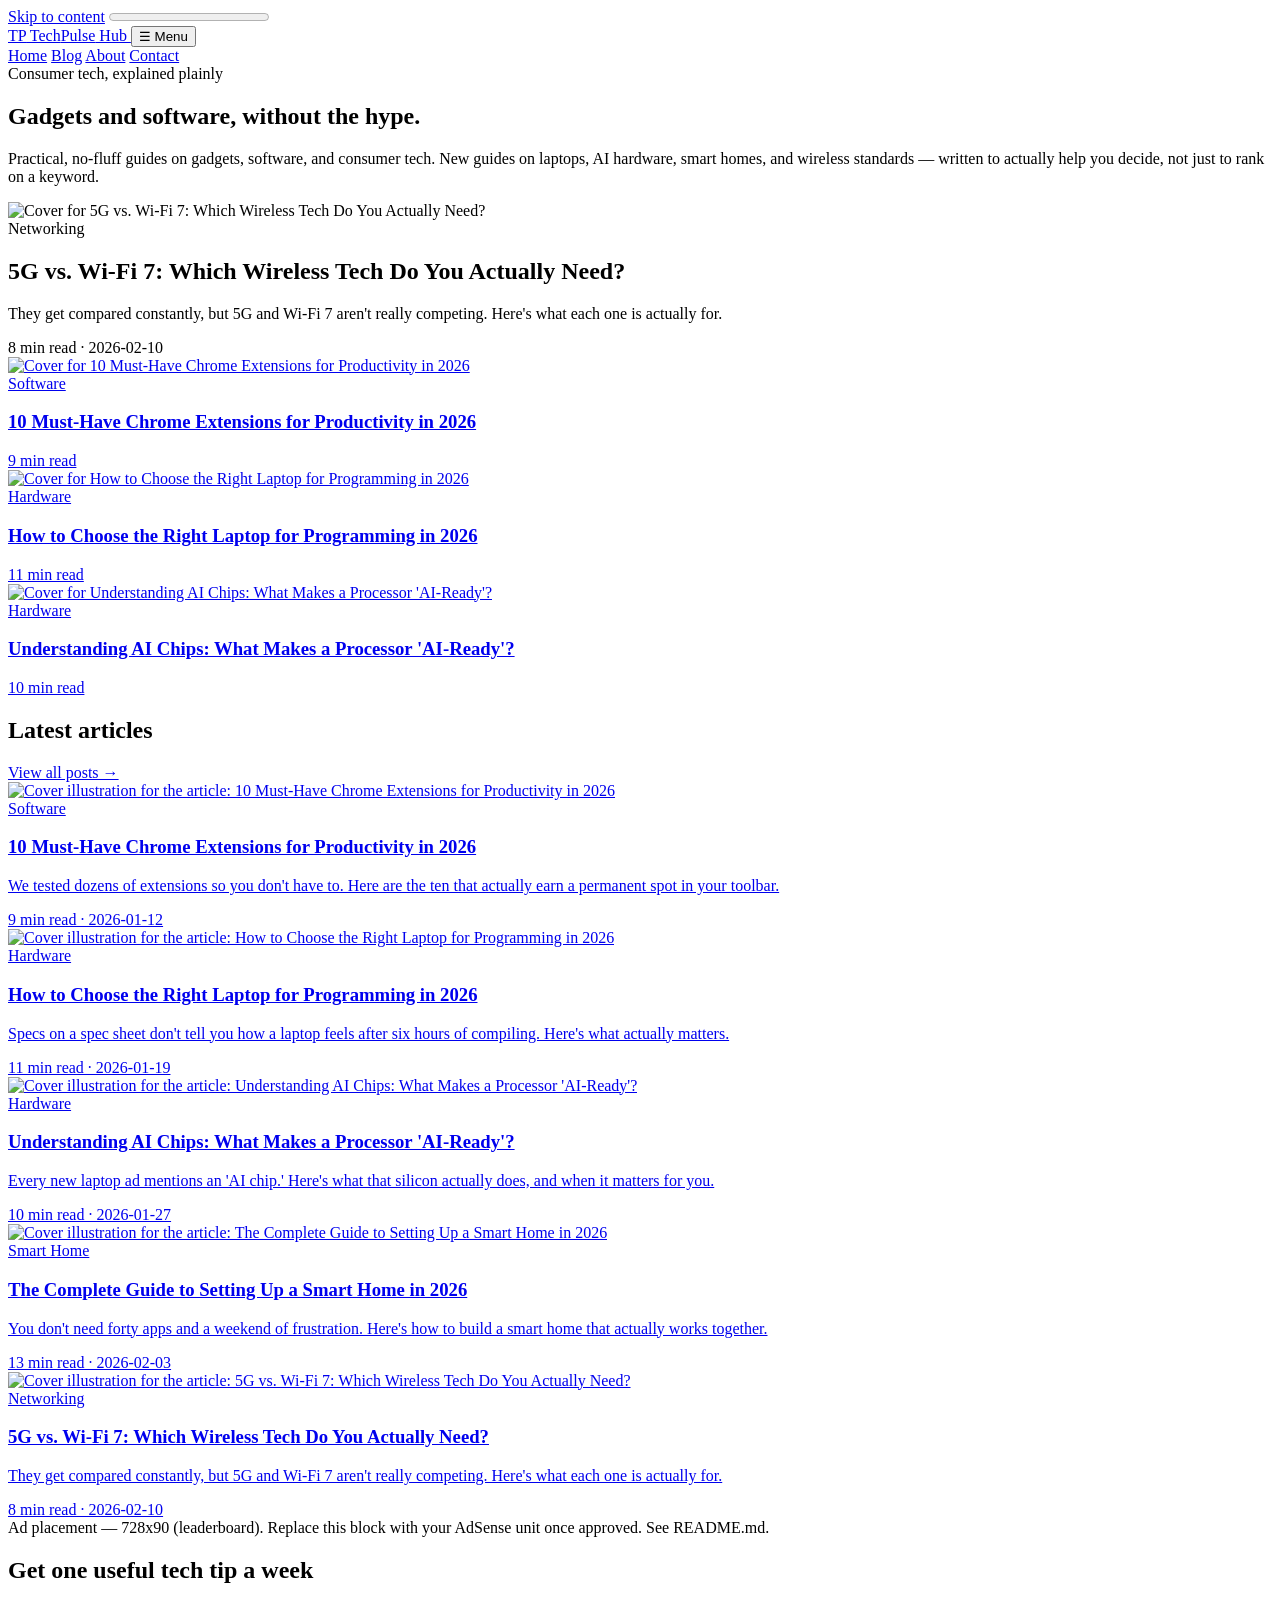
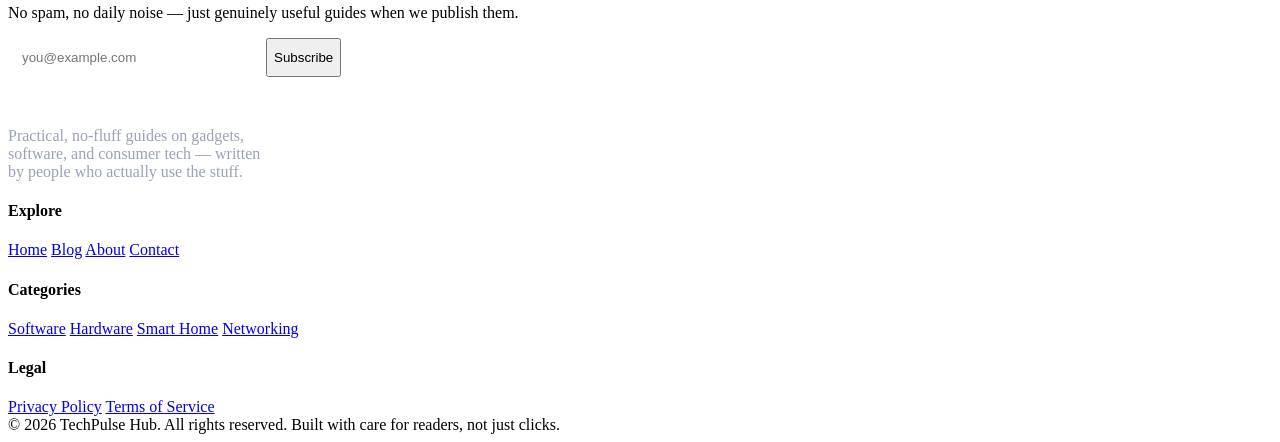
==== index.html @ 7d8e6be2 "Add files via upload" ====
<!DOCTYPE html>
<html lang="en">
<head>
<meta charset="UTF-8">
<meta name="viewport" content="width=device-width, initial-scale=1.0">
<title>TechPulse Hub — Practical Gadget & Software Guides</title>
<meta name="description" content="Practical, no-fluff guides on gadgets, software, and consumer tech.">
<meta name="keywords" content="tech blog, gadget reviews, laptop buying guide, smart home guide, AI chips explained, wifi 7, tech tips 2026">
<meta name="author" content="TechPulse Hub Editorial Team">
<meta name="robots" content="index, follow, max-image-preview:large">
<link rel="canonical" href="https://www.techpulsehub.com/index.html">

<!-- Open Graph -->
<meta property="og:type" content="website">
<meta property="og:site_name" content="TechPulse Hub">
<meta property="og:title" content="TechPulse Hub — Practical Gadget & Software Guides">
<meta property="og:description" content="Practical, no-fluff guides on gadgets, software, and consumer tech.">
<meta property="og:url" content="https://www.techpulsehub.com/index.html">
<meta property="og:image" content="https://www.techpulsehub.com/images/og-default.svg">
<meta property="og:locale" content="en_US">

<!-- Twitter Card -->
<meta name="twitter:card" content="summary_large_image">
<meta name="twitter:title" content="TechPulse Hub — Practical Gadget & Software Guides">
<meta name="twitter:description" content="Practical, no-fluff guides on gadgets, software, and consumer tech.">
<meta name="twitter:image" content="https://www.techpulsehub.com/images/og-default.svg">

<link rel="icon" href="images/favicon.svg" type="image/svg+xml">
<link rel="preconnect" href="https://fonts.googleapis.com">
<link rel="preconnect" href="https://fonts.gstatic.com" crossorigin>
<link href="https://fonts.googleapis.com/css2?family=Space+Grotesk:wght@500;700&family=Inter:wght@400;500;600;700&family=JetBrains+Mono:wght@400;500&display=swap" rel="stylesheet">
<link rel="stylesheet" href="css/style.css">

<!--
  GOOGLE ADSENSE: once your AdSense account is approved, uncomment the
  line below and replace ca-pub-XXXXXXXXXXXXXXXX with your publisher ID.
  <script async src="https://pagead2.googlesyndication.com/pagead/js/adsbygoogle.js?client=ca-pub-XXXXXXXXXXXXXXXX" crossorigin="anonymous"></script>
-->

<script type="application/ld+json">{"@context": "https://schema.org", "@type": "Organization", "name": "TechPulse Hub", "url": "https://www.techpulsehub.com", "logo": "https://www.techpulsehub.com/images/logo.svg", "description": "Practical, no-fluff guides on gadgets, software, and consumer tech.", "sameAs": []}</script>
<script type="application/ld+json">{"@context": "https://schema.org", "@type": "WebSite", "name": "TechPulse Hub", "url": "https://www.techpulsehub.com", "potentialAction": {"@type": "SearchAction", "target": "https://www.techpulsehub.com/blog.html?q={search_term_string}", "query-input": "required name=search_term_string"}}</script>
</head>
<body>
<a class="skip-link" href="#main">Skip to content</a>
<progress class="reading-bar" value="0" max="100" aria-hidden="true"></progress>
<header class="site-header">
  <div class="wrap header-inner">
    <a class="brand" href="index.html">
      <span class="brand-mark">TP</span> Tech<span class="dot">Pulse</span> Hub
    </a>
    <button class="nav-toggle" aria-label="Toggle navigation menu" aria-expanded="false">☰ Menu</button>
    <nav class="main-nav">
      <a href="index.html" class="active">Home</a>
      <a href="blog.html" class="">Blog</a>
      <a href="about.html" class="">About</a>
      <a href="contact.html" class="">Contact</a>
    </nav>
  </div>
</header>

<main id="main">
  <section class="hero">
    <div class="wrap">
      <span class="eyebrow">Consumer tech, explained plainly</span>
      <h1>Gadgets and software, without the hype.</h1>
      <p class="lead">Practical, no-fluff guides on gadgets, software, and consumer tech. New guides on laptops, AI hardware, smart homes, and wireless standards — written to actually help you decide, not just to rank on a keyword.</p>

      <div class="hero-grid">
        <a class="card-featured" href="posts/5g-vs-wifi-7-which-do-you-need.html" style="text-decoration:none;color:inherit;">
          <img src="images/covers/5g-vs-wifi-7-which-do-you-need.svg" alt="Cover for 5G vs. Wi-Fi 7: Which Wireless Tech Do You Actually Need?" width="1200" height="675">
          <div class="body">
            <span class="tag">Networking</span>
            <h2 style="font-size:1.5rem;">5G vs. Wi-Fi 7: Which Wireless Tech Do You Actually Need?</h2>
            <p style="color:var(--ink-soft);">They get compared constantly, but 5G and Wi-Fi 7 aren't really competing. Here's what each one is actually for.</p>
            <span class="meta">8 min read &middot; 2026-02-10</span>
          </div>
        </a>
        <div class="card-featured-list">
          
      <a class="mini-card" href="posts/best-chrome-extensions-productivity-2026.html">
        <img src="images/covers/best-chrome-extensions-productivity-2026.svg" alt="Cover for 10 Must-Have Chrome Extensions for Productivity in 2026" loading="lazy" width="92" height="68">
        <div>
          <span class="tag">Software</span>
          <h3>10 Must-Have Chrome Extensions for Productivity in 2026</h3>
          <span class="meta">9 min read</span>
        </div>
      </a>
      <a class="mini-card" href="posts/how-to-choose-laptop-for-programming-2026.html">
        <img src="images/covers/how-to-choose-laptop-for-programming-2026.svg" alt="Cover for How to Choose the Right Laptop for Programming in 2026" loading="lazy" width="92" height="68">
        <div>
          <span class="tag">Hardware</span>
          <h3>How to Choose the Right Laptop for Programming in 2026</h3>
          <span class="meta">11 min read</span>
        </div>
      </a>
      <a class="mini-card" href="posts/understanding-ai-chips-explained.html">
        <img src="images/covers/understanding-ai-chips-explained.svg" alt="Cover for Understanding AI Chips: What Makes a Processor 'AI-Ready'?" loading="lazy" width="92" height="68">
        <div>
          <span class="tag">Hardware</span>
          <h3>Understanding AI Chips: What Makes a Processor 'AI-Ready'?</h3>
          <span class="meta">10 min read</span>
        </div>
      </a>
        </div>
      </div>
    </div>
  </section>

  <section>
    <div class="wrap">
      <div class="section-head">
        <h2>Latest articles</h2>
        <a href="blog.html">View all posts &rarr;</a>
      </div>
      <div class="post-grid">
    <a class="post-card" data-post-card data-category="software" data-search="10 must-have chrome extensions for productivity in 2026 software" href="posts/best-chrome-extensions-productivity-2026.html">
      <img src="images/covers/best-chrome-extensions-productivity-2026.svg" alt="Cover illustration for the article: 10 Must-Have Chrome Extensions for Productivity in 2026" loading="lazy" width="1200" height="675">
      <div class="body">
        <span class="tag">Software</span>
        <h3>10 Must-Have Chrome Extensions for Productivity in 2026</h3>
        <p>We tested dozens of extensions so you don't have to. Here are the ten that actually earn a permanent spot in your toolbar.</p>
        <span class="meta">9 min read &middot; 2026-01-12</span>
      </div>
    </a>
    <a class="post-card" data-post-card data-category="hardware" data-search="how to choose the right laptop for programming in 2026 hardware" href="posts/how-to-choose-laptop-for-programming-2026.html">
      <img src="images/covers/how-to-choose-laptop-for-programming-2026.svg" alt="Cover illustration for the article: How to Choose the Right Laptop for Programming in 2026" loading="lazy" width="1200" height="675">
      <div class="body">
        <span class="tag">Hardware</span>
        <h3>How to Choose the Right Laptop for Programming in 2026</h3>
        <p>Specs on a spec sheet don't tell you how a laptop feels after six hours of compiling. Here's what actually matters.</p>
        <span class="meta">11 min read &middot; 2026-01-19</span>
      </div>
    </a>
    <a class="post-card" data-post-card data-category="hardware" data-search="understanding ai chips: what makes a processor 'ai-ready'? hardware" href="posts/understanding-ai-chips-explained.html">
      <img src="images/covers/understanding-ai-chips-explained.svg" alt="Cover illustration for the article: Understanding AI Chips: What Makes a Processor 'AI-Ready'?" loading="lazy" width="1200" height="675">
      <div class="body">
        <span class="tag">Hardware</span>
        <h3>Understanding AI Chips: What Makes a Processor 'AI-Ready'?</h3>
        <p>Every new laptop ad mentions an 'AI chip.' Here's what that silicon actually does, and when it matters for you.</p>
        <span class="meta">10 min read &middot; 2026-01-27</span>
      </div>
    </a>
    <a class="post-card" data-post-card data-category="smart-home" data-search="the complete guide to setting up a smart home in 2026 smart home" href="posts/smart-home-setup-guide-2026.html">
      <img src="images/covers/smart-home-setup-guide-2026.svg" alt="Cover illustration for the article: The Complete Guide to Setting Up a Smart Home in 2026" loading="lazy" width="1200" height="675">
      <div class="body">
        <span class="tag">Smart Home</span>
        <h3>The Complete Guide to Setting Up a Smart Home in 2026</h3>
        <p>You don't need forty apps and a weekend of frustration. Here's how to build a smart home that actually works together.</p>
        <span class="meta">13 min read &middot; 2026-02-03</span>
      </div>
    </a>
    <a class="post-card" data-post-card data-category="networking" data-search="5g vs. wi-fi 7: which wireless tech do you actually need? networking" href="posts/5g-vs-wifi-7-which-do-you-need.html">
      <img src="images/covers/5g-vs-wifi-7-which-do-you-need.svg" alt="Cover illustration for the article: 5G vs. Wi-Fi 7: Which Wireless Tech Do You Actually Need?" loading="lazy" width="1200" height="675">
      <div class="body">
        <span class="tag">Networking</span>
        <h3>5G vs. Wi-Fi 7: Which Wireless Tech Do You Actually Need?</h3>
        <p>They get compared constantly, but 5G and Wi-Fi 7 aren't really competing. Here's what each one is actually for.</p>
        <span class="meta">8 min read &middot; 2026-02-10</span>
      </div>
    </a></div>
    </div>
  </section>

  <section>
    <div class="wrap">
      <div class="ad-slot">Ad placement — 728x90 (leaderboard). Replace this block with your AdSense unit once approved. See README.md.</div>
    </div>
  </section>

  <section>
    <div class="wrap">
      <div class="callout">
        <div>
          <h2>Get one useful tech tip a week</h2>
          <p>No spam, no daily noise — just genuinely useful guides when we publish them.</p>
        </div>
        <form id="newsletter-form" style="display:flex;gap:10px;flex-wrap:wrap;">
          <input type="email" required placeholder="you@example.com" aria-label="Email address"
                 style="padding:12px 14px;border-radius:8px;border:none;min-width:220px;">
          <button class="btn" type="submit">Subscribe</button>
        </form>
      </div>
      <p id="newsletter-msg" class="small center" style="margin-top:12px;"></p>
    </div>
  </section>
</main>
<footer class="site-footer">
  <div class="wrap footer-grid">
    <div>
      <div class="brand" style="color:#fff;margin-bottom:10px;"><span class="brand-mark">TP</span> TechPulse Hub</div>
      <p class="small" style="color:#9aa2b7;max-width:34ch;">Practical, no-fluff guides on gadgets, software, and consumer tech — written by people who actually use the stuff.</p>
    </div>
    <div>
      <h4>Explore</h4>
      <a href="index.html">Home</a>
      <a href="blog.html">Blog</a>
      <a href="about.html">About</a>
      <a href="contact.html">Contact</a>
    </div>
    <div>
      <h4>Categories</h4>
      <a href="blog.html#software">Software</a>
      <a href="blog.html#hardware">Hardware</a>
      <a href="blog.html#smart-home">Smart Home</a>
      <a href="blog.html#networking">Networking</a>
    </div>
    <div>
      <h4>Legal</h4>
      <a href="privacy-policy.html">Privacy Policy</a>
      <a href="terms.html">Terms of Service</a>
    </div>
  </div>
  <div class="wrap footer-bottom">
    <span>&copy; <span data-year>2026</span> TechPulse Hub. All rights reserved.</span>
    <span>Built with care for readers, not just clicks.</span>
  </div>
</footer>
<script src="js/main.js"></script>
</body>
</html>
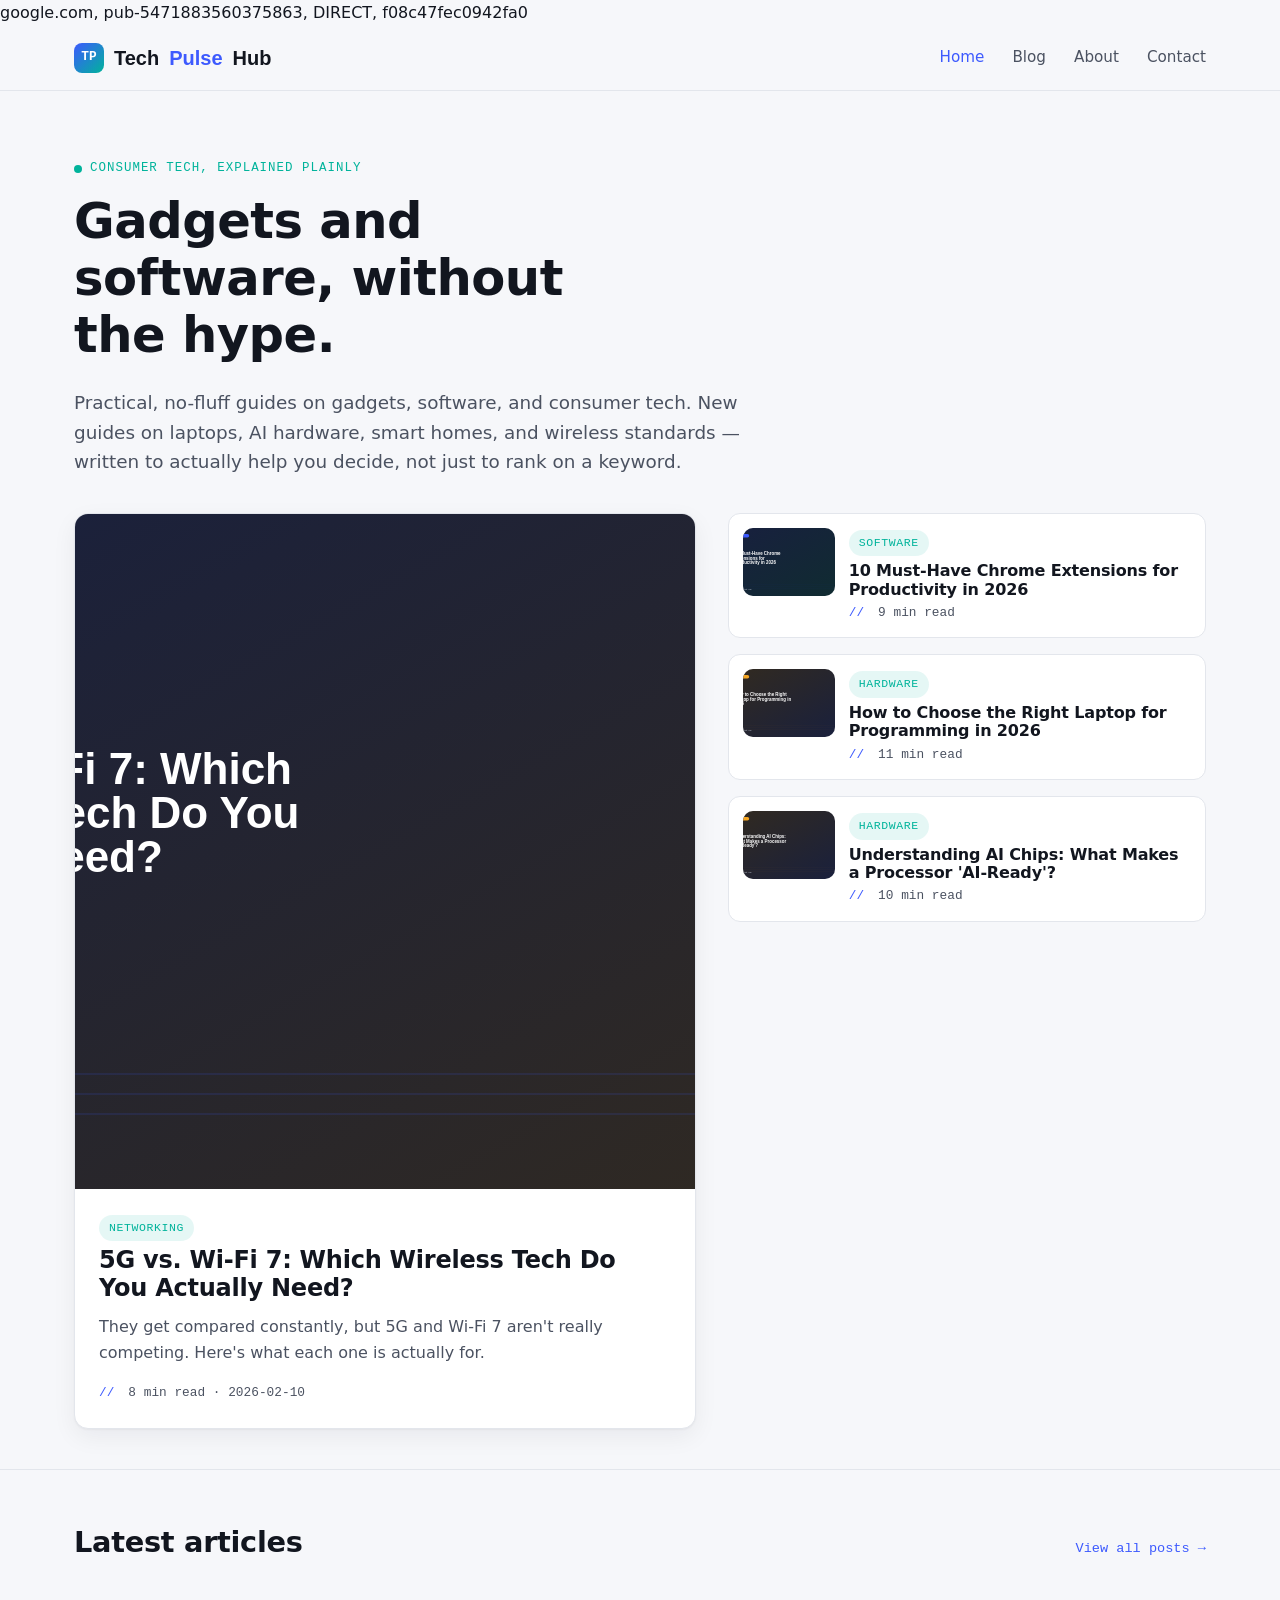
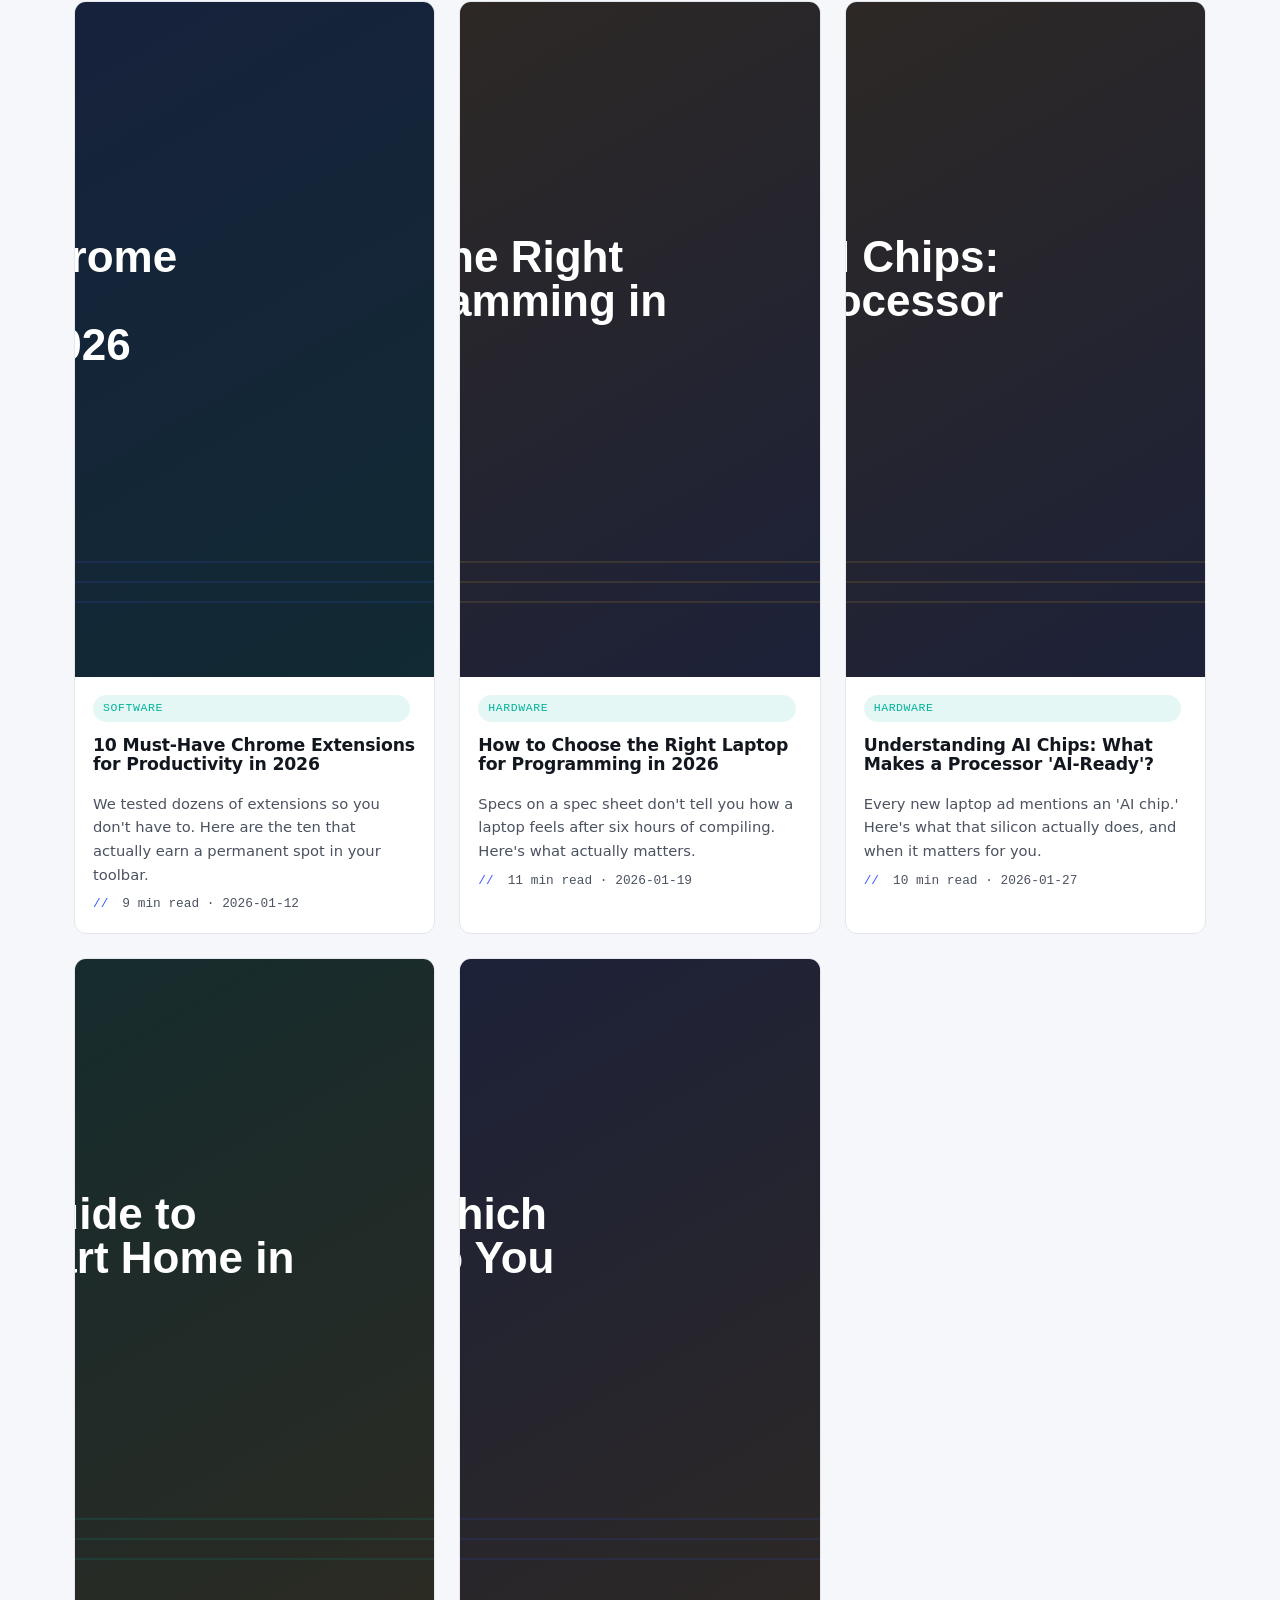
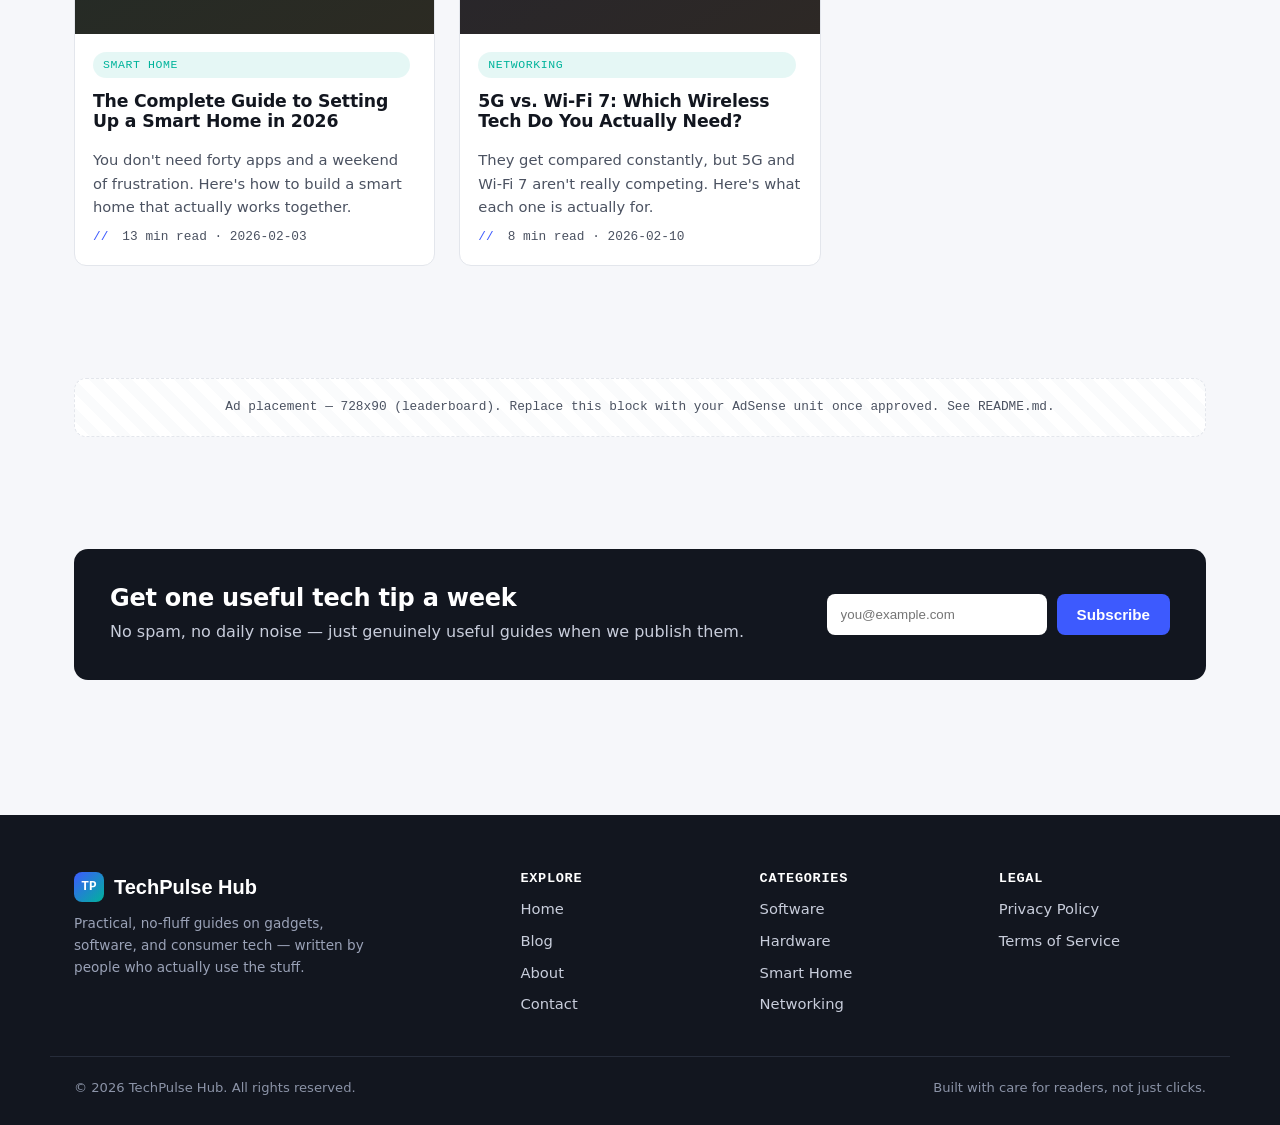
==== commit 39a2e84f: "Update index.html to include AdSense publisher ID Removed commented Google AdSense script and added " ====
--- a/index.html
+++ b/index.html
@@ -30,12 +30,7 @@
 <link rel="preconnect" href="https://fonts.gstatic.com" crossorigin>
 <link href="https://fonts.googleapis.com/css2?family=Space+Grotesk:wght@500;700&family=Inter:wght@400;500;600;700&family=JetBrains+Mono:wght@400;500&display=swap" rel="stylesheet">
 <link rel="stylesheet" href="css/style.css">
-
-<!--
-  GOOGLE ADSENSE: once your AdSense account is approved, uncomment the
-  line below and replace ca-pub-XXXXXXXXXXXXXXXX with your publisher ID.
-  <script async src="https://pagead2.googlesyndication.com/pagead/js/adsbygoogle.js?client=ca-pub-XXXXXXXXXXXXXXXX" crossorigin="anonymous"></script>
--->
+  google.com, pub-5471883560375863, DIRECT, f08c47fec0942fa0
 
 <script type="application/ld+json">{"@context": "https://schema.org", "@type": "Organization", "name": "TechPulse Hub", "url": "https://www.techpulsehub.com", "logo": "https://www.techpulsehub.com/images/logo.svg", "description": "Practical, no-fluff guides on gadgets, software, and consumer tech.", "sameAs": []}</script>
 <script type="application/ld+json">{"@context": "https://schema.org", "@type": "WebSite", "name": "TechPulse Hub", "url": "https://www.techpulsehub.com", "potentialAction": {"@type": "SearchAction", "target": "https://www.techpulsehub.com/blog.html?q={search_term_string}", "query-input": "required name=search_term_string"}}</script>
--- a/css/style.css
+++ b/css/style.css
@@ -0,0 +1,281 @@
+/* =========================================================
+   TechPulse Hub — Design System
+   Display: Space Grotesk | Body: Inter | Mono: JetBrains Mono
+   ========================================================= */
+
+:root {
+  --bg: #f6f7fa;
+  --panel: #ffffff;
+  --ink: #12161f;
+  --ink-soft: #4b5261;
+  --line: #e3e6ec;
+  --accent: #3d5afe;      /* electric indigo — primary / CTAs */
+  --accent-ink: #ffffff;
+  --accent-2: #00b39b;    /* signal teal — links, tags */
+  --amber: #f5a623;       /* warm highlight, used sparingly */
+  --radius: 10px;
+  --max: 1180px;
+  --shadow: 0 1px 2px rgba(18,22,31,.04), 0 8px 24px rgba(18,22,31,.06);
+}
+
+* { box-sizing: border-box; }
+html { scroll-behavior: smooth; }
+
+body {
+  margin: 0;
+  background: var(--bg);
+  color: var(--ink);
+  font-family: 'Inter', system-ui, -apple-system, Segoe UI, Roboto, sans-serif;
+  line-height: 1.6;
+  -webkit-font-smoothing: antialiased;
+}
+
+h1, h2, h3, h4 {
+  font-family: 'Space Grotesk', system-ui, sans-serif;
+  line-height: 1.15;
+  letter-spacing: -0.01em;
+  margin: 0 0 .5em;
+  color: var(--ink);
+}
+
+p { margin: 0 0 1.1em; }
+
+a { color: var(--accent); text-decoration: none; }
+a:hover { text-decoration: underline; }
+
+img { max-width: 100%; display: block; border-radius: var(--radius); }
+
+.mono {
+  font-family: 'JetBrains Mono', 'SFMono-Regular', Consolas, monospace;
+}
+
+.wrap {
+  max-width: var(--max);
+  margin: 0 auto;
+  padding: 0 24px;
+}
+
+/* Skip link for accessibility */
+.skip-link {
+  position: absolute; left: -999px; top: 0;
+  background: var(--ink); color: #fff; padding: 10px 16px; z-index: 999;
+  border-radius: 0 0 8px 0;
+}
+.skip-link:focus { left: 0; }
+
+/* ---------------- Header ---------------- */
+header.site-header {
+  position: sticky; top: 0; z-index: 100;
+  background: rgba(246,247,250,.92);
+  backdrop-filter: blur(8px);
+  border-bottom: 1px solid var(--line);
+}
+.header-inner {
+  display: flex; align-items: center; justify-content: space-between;
+  padding: 16px 24px;
+}
+.brand {
+  display: flex; align-items: center; gap: 10px;
+  font-family: 'Space Grotesk', sans-serif;
+  font-weight: 700; font-size: 1.25rem; color: var(--ink);
+}
+.brand:hover { text-decoration: none; }
+.brand .dot { color: var(--accent); }
+.brand-mark {
+  width: 30px; height: 30px; border-radius: 8px;
+  background: linear-gradient(135deg, var(--accent), var(--accent-2));
+  display: flex; align-items: center; justify-content: center;
+  color: #fff; font-family: 'JetBrains Mono', monospace; font-weight: 700; font-size: .8rem;
+}
+
+nav.main-nav { display: flex; align-items: center; gap: 28px; }
+nav.main-nav a {
+  color: var(--ink-soft); font-weight: 500; font-size: .95rem;
+}
+nav.main-nav a:hover, nav.main-nav a.active { color: var(--accent); text-decoration: none; }
+
+.nav-toggle {
+  display: none; background: none; border: 1px solid var(--line);
+  border-radius: 8px; padding: 8px 10px; cursor: pointer;
+}
+
+@media (max-width: 820px) {
+  nav.main-nav {
+    position: fixed; inset: 64px 0 auto 0; background: var(--panel);
+    flex-direction: column; align-items: flex-start; gap: 0;
+    border-bottom: 1px solid var(--line); box-shadow: var(--shadow);
+    padding: 8px 24px 16px; transform: translateY(-120%); transition: transform .25s ease;
+  }
+  nav.main-nav.open { transform: translateY(0); }
+  nav.main-nav a { padding: 12px 0; width: 100%; border-bottom: 1px solid var(--line); }
+  .nav-toggle { display: block; }
+}
+
+/* ---------------- Hero ---------------- */
+.hero {
+  padding: 64px 0 40px;
+  border-bottom: 1px solid var(--line);
+}
+.eyebrow {
+  display: inline-flex; align-items: center; gap: 8px;
+  font-family: 'JetBrains Mono', monospace; font-size: .78rem;
+  color: var(--accent-2); text-transform: uppercase; letter-spacing: .08em;
+  margin-bottom: 14px;
+}
+.eyebrow::before { content: ""; width: 8px; height: 8px; border-radius: 50%; background: var(--accent-2); display: inline-block; }
+
+.hero h1 { font-size: clamp(2rem, 4vw, 3.1rem); max-width: 16ch; }
+.hero .lead { font-size: 1.15rem; color: var(--ink-soft); max-width: 62ch; }
+
+.hero-grid { display: grid; grid-template-columns: 1.3fr 1fr; gap: 32px; margin-top: 36px; }
+@media (max-width: 900px) { .hero-grid { grid-template-columns: 1fr; } }
+
+/* ---------------- Featured card ---------------- */
+.card-featured {
+  background: var(--panel); border: 1px solid var(--line); border-radius: 14px;
+  overflow: hidden; box-shadow: var(--shadow);
+}
+.card-featured img { border-radius: 0; aspect-ratio: 16/9; object-fit: cover; width: 100%; }
+.card-featured .body { padding: 24px; }
+
+.card-featured-list { display: flex; flex-direction: column; gap: 16px; }
+.mini-card {
+  display: flex; gap: 14px; background: var(--panel); border: 1px solid var(--line);
+  border-radius: 12px; padding: 14px; align-items: flex-start;
+}
+.mini-card img { width: 92px; height: 68px; object-fit: cover; flex-shrink: 0; }
+.mini-card h3 { font-size: 1rem; margin-bottom: 4px; }
+
+/* ---------------- Tags / meta ---------------- */
+.tag {
+  display: inline-block; font-family: 'JetBrains Mono', monospace; font-size: .72rem;
+  text-transform: uppercase; letter-spacing: .05em; color: var(--accent-2);
+  background: rgba(0,179,155,.1); border-radius: 999px; padding: 4px 10px; margin: 0 6px 6px 0;
+}
+.meta {
+  font-family: 'JetBrains Mono', monospace; font-size: .8rem; color: var(--ink-soft);
+  display: flex; gap: 14px; flex-wrap: wrap; align-items: center;
+}
+.meta::before { content: "// "; color: var(--accent); }
+
+/* ---------------- Sections ---------------- */
+section { padding: 56px 0; }
+.section-head { display: flex; align-items: baseline; justify-content: space-between; margin-bottom: 28px; flex-wrap: wrap; gap: 10px; }
+.section-head h2 { font-size: 1.8rem; }
+.section-head a { font-family: 'JetBrains Mono', monospace; font-size: .85rem; }
+
+.post-grid { display: grid; grid-template-columns: repeat(3, 1fr); gap: 24px; }
+@media (max-width: 960px) { .post-grid { grid-template-columns: repeat(2, 1fr); } }
+@media (max-width: 640px) { .post-grid { grid-template-columns: 1fr; } }
+
+.post-card {
+  background: var(--panel); border: 1px solid var(--line); border-radius: 12px;
+  overflow: hidden; display: flex; flex-direction: column; transition: transform .15s ease, box-shadow .15s ease;
+}
+.post-card:hover { transform: translateY(-3px); box-shadow: var(--shadow); }
+.post-card img { aspect-ratio: 16/10; object-fit: cover; width: 100%; border-radius: 0; }
+.post-card .body { padding: 18px; display: flex; flex-direction: column; gap: 8px; flex: 1; }
+.post-card h3 { font-size: 1.08rem; }
+.post-card p { color: var(--ink-soft); font-size: .92rem; margin-bottom: 0; }
+.post-card .body a.stretched { position: absolute; inset: 0; }
+.post-card { position: relative; }
+
+/* ---------------- Newsletter / Ad slots ---------------- */
+.callout {
+  background: var(--ink); color: #fff; border-radius: 14px; padding: 36px;
+  display: flex; align-items: center; justify-content: space-between; gap: 24px; flex-wrap: wrap;
+}
+.callout h2 { color: #fff; font-size: 1.5rem; margin-bottom: 6px; }
+.callout p { color: #c8cddb; margin: 0; }
+.btn {
+  display: inline-flex; align-items: center; gap: 8px; background: var(--accent); color: #fff;
+  font-weight: 600; padding: 12px 20px; border-radius: 8px; border: none; cursor: pointer; font-size: .95rem;
+}
+.btn:hover { background: #2e46e0; text-decoration: none; }
+.btn.secondary { background: transparent; border: 1px solid var(--line); color: var(--ink); }
+
+.ad-slot {
+  border: 1px dashed var(--line); border-radius: 12px; padding: 18px; text-align: center;
+  color: var(--ink-soft); font-family: 'JetBrains Mono', monospace; font-size: .8rem;
+  background: repeating-linear-gradient(45deg, #fff, #fff 10px, #fafbfc 10px, #fafbfc 20px);
+}
+
+/* ---------------- Article page ---------------- */
+.article-header { padding: 48px 0 24px; border-bottom: 1px solid var(--line); }
+.article-header h1 { font-size: clamp(1.8rem, 4vw, 2.6rem); max-width: 22ch; }
+.article-cover { margin: 28px 0; aspect-ratio: 21/9; object-fit: cover; width: 100%; }
+
+.article-layout { display: grid; grid-template-columns: 1fr 260px; gap: 48px; align-items: start; }
+@media (max-width: 900px) { .article-layout { grid-template-columns: 1fr; } }
+
+article.post-content h2 { font-size: 1.5rem; margin-top: 2em; }
+article.post-content h3 { font-size: 1.2rem; margin-top: 1.6em; }
+article.post-content p, article.post-content li { color: #262c38; font-size: 1.04rem; }
+article.post-content ul, article.post-content ol { padding-left: 1.3em; }
+article.post-content blockquote {
+  border-left: 3px solid var(--accent); margin: 1.5em 0; padding: .3em 1.2em; color: var(--ink-soft);
+  font-style: italic; background: var(--panel); border-radius: 0 8px 8px 0;
+}
+article.post-content code {
+  background: #eef0f5; padding: 2px 6px; border-radius: 4px; font-family: 'JetBrains Mono', monospace; font-size: .88em;
+}
+article.post-content table { width: 100%; border-collapse: collapse; margin: 1.5em 0; font-size: .92rem; }
+article.post-content th, article.post-content td { border: 1px solid var(--line); padding: 8px 10px; text-align: left; }
+article.post-content th { background: var(--panel); font-family: 'Space Grotesk', sans-serif; }
+
+.sidebar { position: sticky; top: 90px; display: flex; flex-direction: column; gap: 24px; }
+.sidebar .box { background: var(--panel); border: 1px solid var(--line); border-radius: 12px; padding: 18px; }
+.sidebar .box h4 { font-size: .95rem; text-transform: uppercase; letter-spacing: .04em; font-family: 'JetBrains Mono', monospace; color: var(--ink-soft); }
+.toc a { display: block; font-size: .9rem; padding: 5px 0; color: var(--ink-soft); }
+.toc a:hover { color: var(--accent); text-decoration: none; }
+
+.author-box { display: flex; gap: 14px; align-items: center; margin: 40px 0; padding: 20px; background: var(--panel); border: 1px solid var(--line); border-radius: 12px; }
+.author-avatar { width: 56px; height: 56px; border-radius: 50%; background: linear-gradient(135deg, var(--accent), var(--accent-2)); flex-shrink: 0; }
+
+.share-bar { display: flex; gap: 10px; margin: 20px 0; }
+.share-bar a { border: 1px solid var(--line); border-radius: 8px; padding: 8px 14px; font-size: .85rem; color: var(--ink); }
+.share-bar a:hover { border-color: var(--accent); color: var(--accent); text-decoration: none; }
+
+progress.reading-bar {
+  position: fixed; top: 0; left: 0; width: 100%; height: 3px; z-index: 200;
+  appearance: none; border: none; background: transparent;
+}
+progress.reading-bar::-webkit-progress-bar { background: transparent; }
+progress.reading-bar::-webkit-progress-value { background: var(--accent); }
+progress.reading-bar::-moz-progress-bar { background: var(--accent); }
+
+/* ---------------- Breadcrumbs ---------------- */
+.breadcrumbs { font-family: 'JetBrains Mono', monospace; font-size: .78rem; color: var(--ink-soft); padding: 16px 0; }
+.breadcrumbs a { color: var(--ink-soft); }
+.breadcrumbs a:hover { color: var(--accent); }
+
+/* ---------------- Forms ---------------- */
+.form-field { margin-bottom: 18px; }
+.form-field label { display: block; font-weight: 600; margin-bottom: 6px; font-size: .92rem; }
+.form-field input, .form-field textarea {
+  width: 100%; padding: 12px 14px; border: 1px solid var(--line); border-radius: 8px;
+  font-family: inherit; font-size: .95rem; background: #fff;
+}
+.form-field input:focus, .form-field textarea:focus { outline: 2px solid var(--accent); outline-offset: 1px; }
+
+/* ---------------- Footer ---------------- */
+footer.site-footer { background: var(--ink); color: #c8cddb; padding: 56px 0 28px; margin-top: 64px; }
+.footer-grid { display: grid; grid-template-columns: 2fr 1fr 1fr 1fr; gap: 32px; }
+@media (max-width: 800px) { .footer-grid { grid-template-columns: 1fr 1fr; } }
+footer.site-footer h4 { color: #fff; font-size: .85rem; text-transform: uppercase; letter-spacing: .05em; font-family: 'JetBrains Mono', monospace; }
+footer.site-footer a { color: #c8cddb; display: block; padding: 4px 0; font-size: .92rem; }
+footer.site-footer a:hover { color: #fff; }
+.footer-bottom {
+  border-top: 1px solid #262c3a; margin-top: 36px; padding-top: 20px;
+  display: flex; justify-content: space-between; flex-wrap: wrap; gap: 10px;
+  font-size: .82rem; color: #8b93a7;
+}
+
+/* Utility */
+.center { text-align: center; }
+.small { font-size: .85rem; color: var(--ink-soft); }
+.visually-hidden { position: absolute; width: 1px; height: 1px; overflow: hidden; clip: rect(0,0,0,0); }
+
+@media (prefers-reduced-motion: reduce) {
+  * { transition: none !important; scroll-behavior: auto !important; }
+}
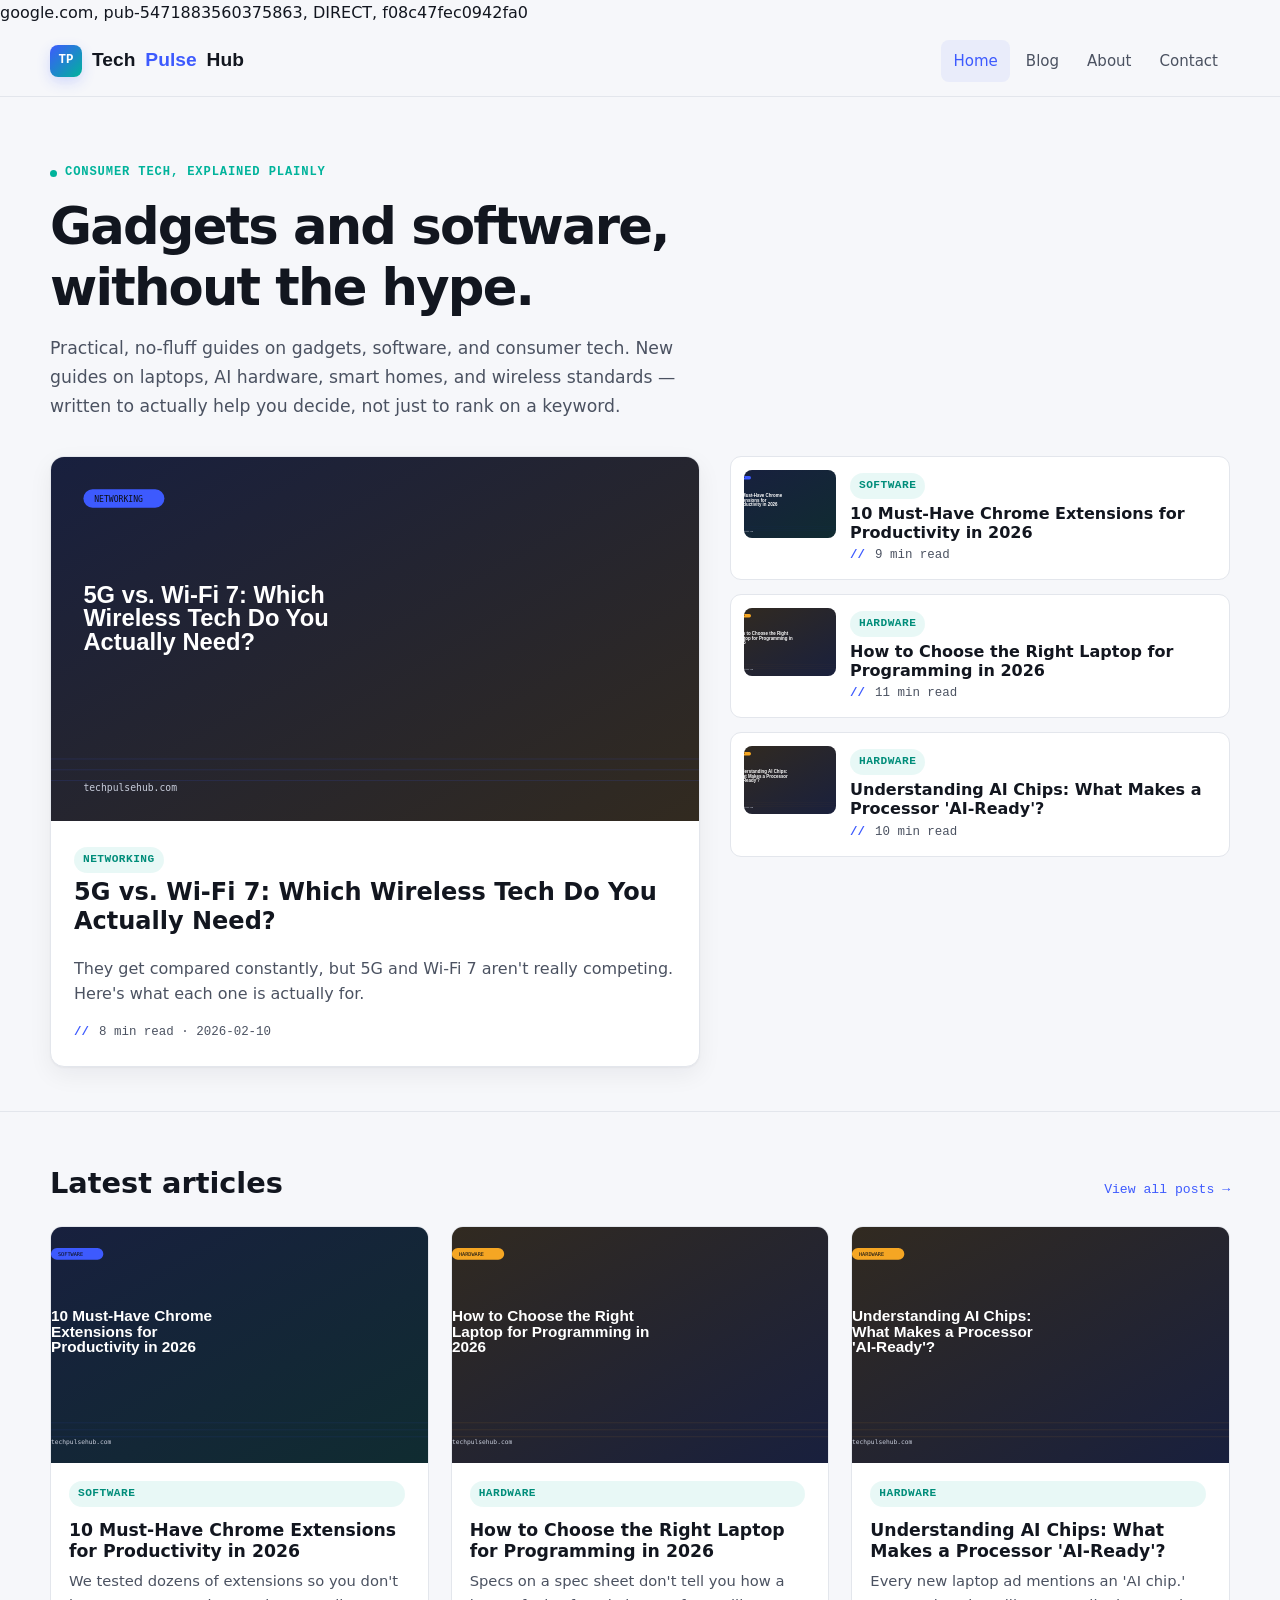
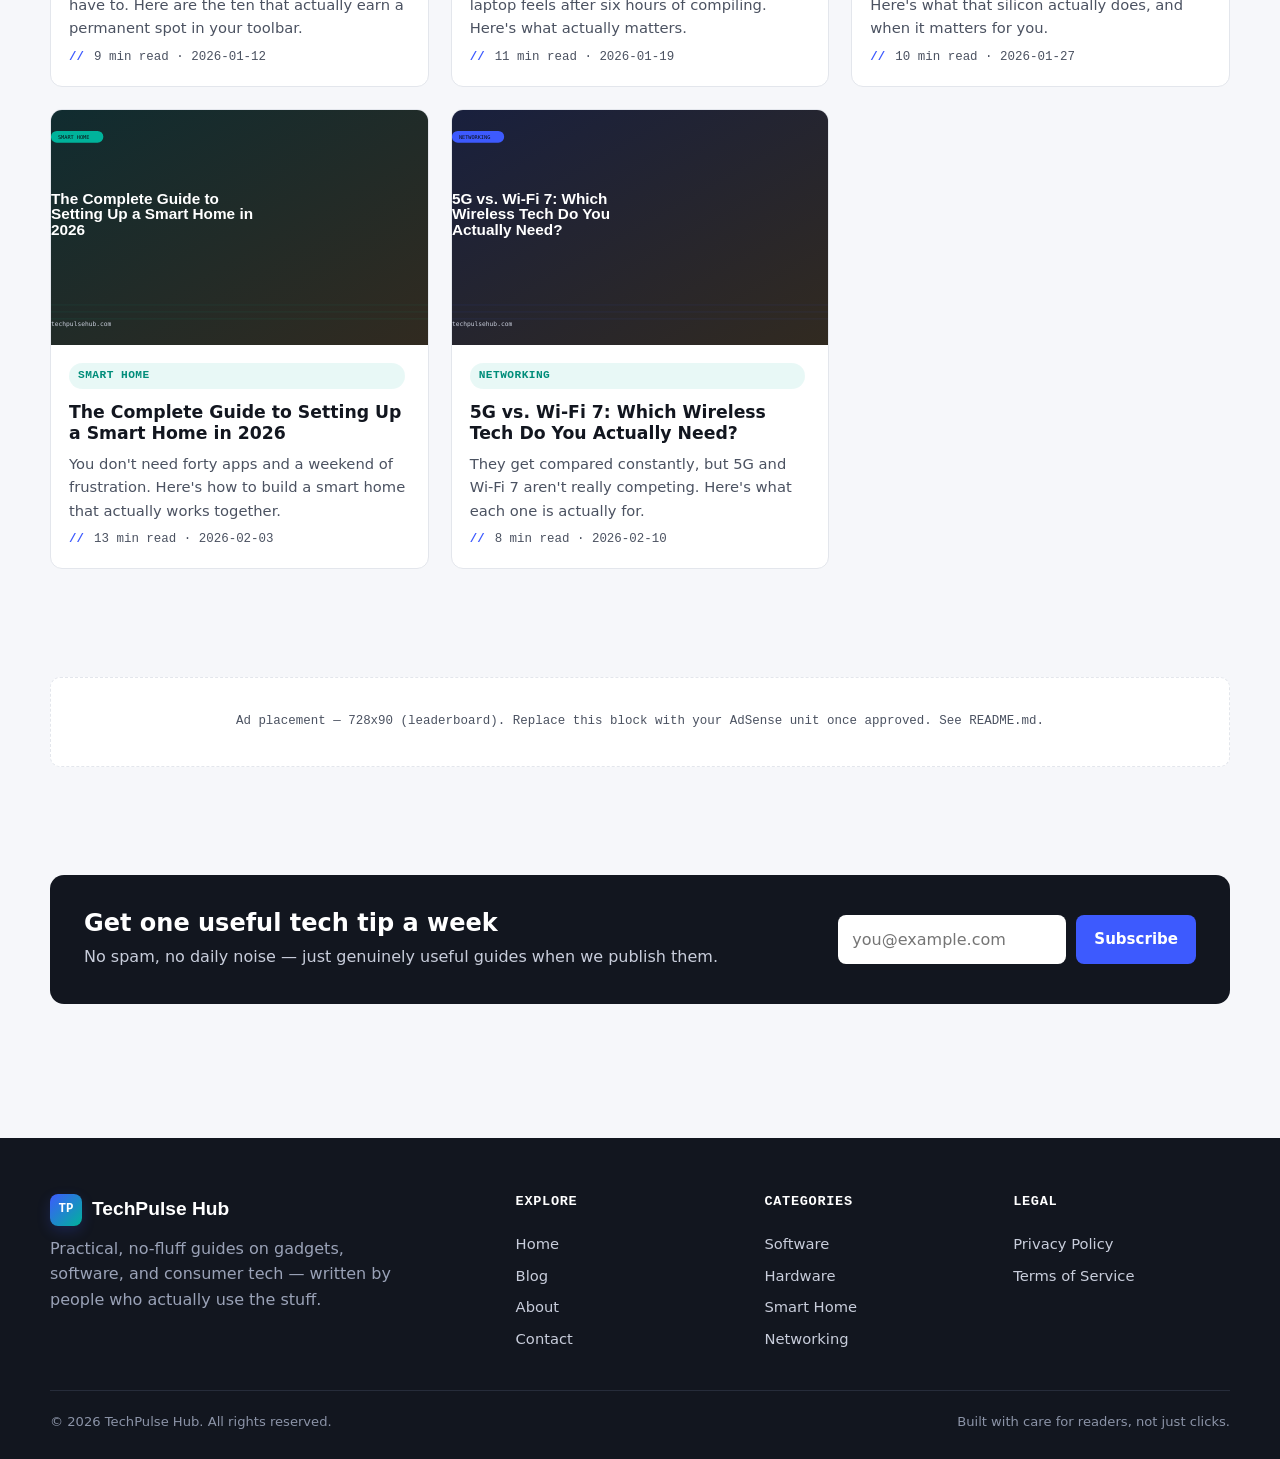
==== commit 030fe800: "Add Google AdSense account meta tag Added Google AdSense account meta tag for monetization." ====
--- a/index.html
+++ b/index.html
@@ -8,6 +8,7 @@
 <meta name="keywords" content="tech blog, gadget reviews, laptop buying guide, smart home guide, AI chips explained, wifi 7, tech tips 2026">
 <meta name="author" content="TechPulse Hub Editorial Team">
 <meta name="robots" content="index, follow, max-image-preview:large">
+  <meta name="google-adsense-account" content="ca-pub-5471883560375863">
 <link rel="canonical" href="https://www.techpulsehub.com/index.html">
 
 <!-- Open Graph -->
--- a/css/style.css
+++ b/css/style.css
@@ -1,6 +1,7 @@
 /* =========================================================
-   TechPulse Hub — Design System
-   Display: Space Grotesk | Body: Inter | Mono: JetBrains Mono
+   DIPINDRA TECH HUB
+   Refined Responsive CSS
+   CONTENT-SAFE / HTML-SAFE VERSION
    ========================================================= */
 
 :root {
@@ -9,273 +10,1449 @@
   --ink: #12161f;
   --ink-soft: #4b5261;
   --line: #e3e6ec;
-  --accent: #3d5afe;      /* electric indigo — primary / CTAs */
-  --accent-ink: #ffffff;
-  --accent-2: #00b39b;    /* signal teal — links, tags */
-  --amber: #f5a623;       /* warm highlight, used sparingly */
-  --radius: 10px;
+
+  --accent: #3d5afe;
+  --accent-hover: #3048d8;
+  --accent-2: #00b39b;
+
+  --radius: 12px;
   --max: 1180px;
-  --shadow: 0 1px 2px rgba(18,22,31,.04), 0 8px 24px rgba(18,22,31,.06);
-}
-
-* { box-sizing: border-box; }
-html { scroll-behavior: smooth; }
+
+  --shadow:
+    0 1px 2px rgba(18,22,31,.04),
+    0 8px 24px rgba(18,22,31,.06);
+
+  --shadow-hover:
+    0 8px 30px rgba(18,22,31,.10);
+}
+
+/* =========================
+   RESET
+   ========================= */
+
+* {
+  box-sizing: border-box;
+}
+
+html {
+  scroll-behavior: smooth;
+}
 
 body {
   margin: 0;
   background: var(--bg);
   color: var(--ink);
-  font-family: 'Inter', system-ui, -apple-system, Segoe UI, Roboto, sans-serif;
+  font-family:
+    Inter,
+    system-ui,
+    -apple-system,
+    BlinkMacSystemFont,
+    "Segoe UI",
+    Roboto,
+    Arial,
+    sans-serif;
   line-height: 1.6;
   -webkit-font-smoothing: antialiased;
 }
 
-h1, h2, h3, h4 {
-  font-family: 'Space Grotesk', system-ui, sans-serif;
-  line-height: 1.15;
-  letter-spacing: -0.01em;
-  margin: 0 0 .5em;
+img {
+  display: block;
+  max-width: 100%;
+  height: auto;
+}
+
+button,
+input,
+textarea,
+select {
+  font: inherit;
+}
+
+a {
+  color: var(--accent);
+  text-decoration: none;
+  transition:
+    color .2s ease,
+    background-color .2s ease,
+    border-color .2s ease;
+}
+
+a:hover {
+  color: var(--accent-hover);
+}
+
+h1,
+h2,
+h3,
+h4 {
+  margin-top: 0;
   color: var(--ink);
-}
-
-p { margin: 0 0 1.1em; }
-
-a { color: var(--accent); text-decoration: none; }
-a:hover { text-decoration: underline; }
-
-img { max-width: 100%; display: block; border-radius: var(--radius); }
-
-.mono {
-  font-family: 'JetBrains Mono', 'SFMono-Regular', Consolas, monospace;
-}
+  font-family:
+    "Space Grotesk",
+    Inter,
+    system-ui,
+    sans-serif;
+  line-height: 1.2;
+}
+
+p {
+  margin-top: 0;
+}
+
+/* =========================
+   CONTAINER
+   ========================= */
 
 .wrap {
-  max-width: var(--max);
+  width: min(calc(100% - 40px), var(--max));
   margin: 0 auto;
-  padding: 0 24px;
-}
-
-/* Skip link for accessibility */
+}
+
+/* =========================
+   ACCESSIBILITY
+   ========================= */
+
 .skip-link {
-  position: absolute; left: -999px; top: 0;
-  background: var(--ink); color: #fff; padding: 10px 16px; z-index: 999;
+  position: absolute;
+  left: -9999px;
+  top: 0;
+  z-index: 9999;
+
+  padding: 10px 16px;
+
+  background: var(--ink);
+  color: #fff;
+
   border-radius: 0 0 8px 0;
 }
-.skip-link:focus { left: 0; }
-
-/* ---------------- Header ---------------- */
+
+.skip-link:focus {
+  left: 0;
+}
+
+.visually-hidden {
+  position: absolute;
+  width: 1px;
+  height: 1px;
+  padding: 0;
+  margin: -1px;
+  overflow: hidden;
+  clip: rect(0,0,0,0);
+  white-space: nowrap;
+  border: 0;
+}
+
+/* =========================
+   HEADER
+   ========================= */
+
 header.site-header {
-  position: sticky; top: 0; z-index: 100;
-  background: rgba(246,247,250,.92);
-  backdrop-filter: blur(8px);
+  position: sticky;
+  top: 0;
+  z-index: 1000;
+
+  background: rgba(246,247,250,.94);
+
   border-bottom: 1px solid var(--line);
-}
+
+  backdrop-filter: blur(12px);
+  -webkit-backdrop-filter: blur(12px);
+}
+
 .header-inner {
-  display: flex; align-items: center; justify-content: space-between;
-  padding: 16px 24px;
-}
+  display: flex;
+  align-items: center;
+  justify-content: space-between;
+
+  min-height: 70px;
+
+  padding: 12px 0;
+}
+
 .brand {
-  display: flex; align-items: center; gap: 10px;
-  font-family: 'Space Grotesk', sans-serif;
-  font-weight: 700; font-size: 1.25rem; color: var(--ink);
-}
-.brand:hover { text-decoration: none; }
-.brand .dot { color: var(--accent); }
+  display: flex;
+  align-items: center;
+  gap: 10px;
+
+  color: var(--ink);
+
+  font-family: "Space Grotesk", sans-serif;
+  font-size: 1.2rem;
+  font-weight: 700;
+
+  white-space: nowrap;
+}
+
+.brand:hover {
+  color: var(--ink);
+  text-decoration: none;
+}
+
+.brand .dot {
+  color: var(--accent);
+}
+
 .brand-mark {
-  width: 30px; height: 30px; border-radius: 8px;
-  background: linear-gradient(135deg, var(--accent), var(--accent-2));
-  display: flex; align-items: center; justify-content: center;
-  color: #fff; font-family: 'JetBrains Mono', monospace; font-weight: 700; font-size: .8rem;
-}
-
-nav.main-nav { display: flex; align-items: center; gap: 28px; }
+  width: 32px;
+  height: 32px;
+
+  display: flex;
+  align-items: center;
+  justify-content: center;
+
+  border-radius: 8px;
+
+  background:
+    linear-gradient(
+      135deg,
+      var(--accent),
+      var(--accent-2)
+    );
+
+  color: #fff;
+
+  font-family: "JetBrains Mono", monospace;
+  font-size: .78rem;
+  font-weight: 700;
+
+  box-shadow:
+    0 5px 14px rgba(61,90,254,.20);
+}
+
+nav.main-nav {
+  display: flex;
+  align-items: center;
+  gap: 4px;
+}
+
 nav.main-nav a {
-  color: var(--ink-soft); font-weight: 500; font-size: .95rem;
-}
-nav.main-nav a:hover, nav.main-nav a.active { color: var(--accent); text-decoration: none; }
+  position: relative;
+
+  display: inline-flex;
+  align-items: center;
+
+  padding: 9px 12px;
+
+  border-radius: 8px;
+
+  color: var(--ink-soft);
+
+  font-size: .94rem;
+  font-weight: 500;
+}
+
+nav.main-nav a:hover,
+nav.main-nav a.active {
+  background: rgba(61,90,254,.07);
+
+  color: var(--accent);
+
+  text-decoration: none;
+}
 
 .nav-toggle {
-  display: none; background: none; border: 1px solid var(--line);
-  border-radius: 8px; padding: 8px 10px; cursor: pointer;
-}
+  display: none;
+
+  padding: 8px 10px;
+
+  border: 1px solid var(--line);
+  border-radius: 8px;
+
+  background: var(--panel);
+
+  color: var(--ink);
+
+  cursor: pointer;
+}
+
+/* =========================
+   HERO
+   ========================= */
+
+.hero {
+  padding: 62px 0 44px;
+
+  border-bottom: 1px solid var(--line);
+}
+
+.eyebrow {
+  display: inline-flex;
+  align-items: center;
+  gap: 8px;
+
+  margin-bottom: 13px;
+
+  color: var(--accent-2);
+
+  font-family: "JetBrains Mono", monospace;
+  font-size: .76rem;
+  font-weight: 600;
+
+  letter-spacing: .07em;
+  text-transform: uppercase;
+}
+
+.eyebrow::before {
+  content: "";
+
+  width: 7px;
+  height: 7px;
+
+  border-radius: 50%;
+
+  background: var(--accent-2);
+}
+
+.hero h1 {
+  max-width: 18ch;
+
+  margin-bottom: 15px;
+
+  font-size: clamp(2.1rem,4vw,3.2rem);
+
+  letter-spacing: -.035em;
+}
+
+.hero .lead {
+  max-width: 680px;
+
+  color: var(--ink-soft);
+
+  font-size: 1.08rem;
+
+  line-height: 1.7;
+}
+
+.hero-grid {
+  display: grid;
+
+  grid-template-columns:
+    minmax(0,1.3fr)
+    minmax(280px,1fr);
+
+  gap: 30px;
+
+  margin-top: 34px;
+}
+
+/* =========================
+   FEATURED CONTENT
+   ========================= */
+
+.card-featured {
+  overflow: hidden;
+
+  border: 1px solid var(--line);
+  border-radius: 14px;
+
+  background: var(--panel);
+
+  box-shadow: var(--shadow);
+
+  transition:
+    transform .2s ease,
+    box-shadow .2s ease;
+}
+
+.card-featured:hover {
+  transform: translateY(-2px);
+
+  box-shadow: var(--shadow-hover);
+}
+
+.card-featured img {
+  width: 100%;
+
+  aspect-ratio: 16 / 9;
+
+  object-fit: cover;
+
+  border-radius: 0;
+}
+
+.card-featured .body {
+  padding: 23px;
+}
+
+/* =========================
+   MINI CARDS
+   ========================= */
+
+.card-featured-list {
+  display: flex;
+  flex-direction: column;
+  gap: 14px;
+}
+
+.mini-card {
+  display: flex;
+  align-items: flex-start;
+
+  gap: 14px;
+
+  padding: 13px;
+
+  border: 1px solid var(--line);
+  border-radius: 11px;
+
+  background: var(--panel);
+
+  transition:
+    transform .2s ease,
+    box-shadow .2s ease,
+    border-color .2s ease;
+}
+
+.mini-card:hover {
+  transform: translateY(-2px);
+
+  border-color: rgba(61,90,254,.22);
+
+  box-shadow: var(--shadow);
+}
+
+.mini-card img {
+  width: 92px;
+  height: 68px;
+
+  flex: 0 0 92px;
+
+  object-fit: cover;
+
+  border-radius: 8px;
+}
+
+.mini-card h3 {
+  margin-bottom: 4px;
+
+  font-size: 1rem;
+}
+
+.mini-card p {
+  margin-bottom: 0;
+
+  color: var(--ink-soft);
+
+  font-size: .88rem;
+}
+
+/* =========================
+   TAGS
+   ========================= */
+
+.tag {
+  display: inline-block;
+
+  margin: 0 5px 5px 0;
+
+  padding: 4px 9px;
+
+  border-radius: 999px;
+
+  background: rgba(0,179,155,.09);
+
+  color: #008d7a;
+
+  font-family: "JetBrains Mono", monospace;
+
+  font-size: .7rem;
+  font-weight: 600;
+
+  letter-spacing: .04em;
+
+  text-transform: uppercase;
+}
+
+.meta {
+  display: flex;
+  align-items: center;
+  flex-wrap: wrap;
+
+  gap: 10px;
+
+  color: var(--ink-soft);
+
+  font-family: "JetBrains Mono", monospace;
+
+  font-size: .78rem;
+}
+
+.meta::before {
+  content: "//";
+
+  color: var(--accent);
+
+  font-weight: 700;
+}
+
+/* =========================
+   SECTIONS
+   ========================= */
+
+section {
+  padding: 54px 0;
+}
+
+.section-head {
+  display: flex;
+  align-items: baseline;
+  justify-content: space-between;
+
+  gap: 15px;
+
+  margin-bottom: 26px;
+}
+
+.section-head h2 {
+  margin-bottom: 0;
+
+  font-size: 1.8rem;
+}
+
+.section-head a {
+  font-family: "JetBrains Mono", monospace;
+  font-size: .82rem;
+}
+
+/* =========================
+   POSTS
+   ========================= */
+
+.post-grid {
+  display: grid;
+
+  grid-template-columns:
+    repeat(3,minmax(0,1fr));
+
+  gap: 22px;
+}
+
+.post-card {
+  position: relative;
+
+  display: flex;
+  flex-direction: column;
+
+  overflow: hidden;
+
+  border: 1px solid var(--line);
+  border-radius: 12px;
+
+  background: var(--panel);
+
+  transition:
+    transform .2s ease,
+    box-shadow .2s ease,
+    border-color .2s ease;
+}
+
+.post-card:hover {
+  transform: translateY(-4px);
+
+  border-color: rgba(61,90,254,.2);
+
+  box-shadow: var(--shadow-hover);
+}
+
+.post-card img {
+  width: 100%;
+
+  aspect-ratio: 16 / 10;
+
+  object-fit: cover;
+
+  border-radius: 0;
+}
+
+.post-card .body {
+  display: flex;
+  flex-direction: column;
+
+  flex: 1;
+
+  gap: 8px;
+
+  padding: 18px;
+}
+
+.post-card h3 {
+  margin-bottom: 0;
+
+  font-size: 1.08rem;
+}
+
+.post-card p {
+  margin-bottom: 0;
+
+  color: var(--ink-soft);
+
+  font-size: .92rem;
+}
+
+.post-card .body a.stretched {
+  position: absolute;
+
+  inset: 0;
+}
+
+/* =========================
+   BUTTONS
+   ========================= */
+
+.btn {
+  display: inline-flex;
+  align-items: center;
+  justify-content: center;
+
+  gap: 8px;
+
+  min-height: 42px;
+
+  padding: 10px 18px;
+
+  border: 0;
+  border-radius: 8px;
+
+  background: var(--accent);
+
+  color: #fff;
+
+  font-size: .94rem;
+  font-weight: 600;
+
+  cursor: pointer;
+
+  transition:
+    background .2s ease,
+    transform .2s ease,
+    box-shadow .2s ease;
+}
+
+.btn:hover {
+  background: var(--accent-hover);
+
+  color: #fff;
+
+  text-decoration: none;
+
+  transform: translateY(-1px);
+
+  box-shadow:
+    0 6px 18px rgba(61,90,254,.18);
+}
+
+.btn.secondary {
+  background: transparent;
+
+  border: 1px solid var(--line);
+
+  color: var(--ink);
+}
+
+.btn.secondary:hover {
+  background: var(--surface-soft);
+
+  border-color: var(--accent);
+
+  color: var(--accent);
+
+  box-shadow: none;
+}
+
+/* =========================
+   CALLOUT
+   ========================= */
+
+.callout {
+  display: flex;
+  align-items: center;
+  justify-content: space-between;
+
+  gap: 24px;
+
+  padding: 34px;
+
+  border-radius: 14px;
+
+  background: var(--ink);
+
+  color: #fff;
+}
+
+.callout h2 {
+  margin-bottom: 6px;
+
+  color: #fff;
+
+  font-size: 1.5rem;
+}
+
+.callout p {
+  margin-bottom: 0;
+
+  color: #c8cddb;
+}
+
+/* =========================
+   ADS
+   ========================= */
+
+.ad-slot {
+  min-height: 90px;
+
+  display: flex;
+  align-items: center;
+  justify-content: center;
+
+  padding: 18px;
+
+  border: 1px dashed var(--line);
+  border-radius: 10px;
+
+  background: #fff;
+
+  color: var(--ink-soft);
+
+  text-align: center;
+
+  font-family: "JetBrains Mono", monospace;
+  font-size: .78rem;
+}
+
+/* =========================
+   ARTICLE
+   ========================= */
+
+.article-header {
+  padding: 46px 0 25px;
+
+  border-bottom: 1px solid var(--line);
+}
+
+.article-header h1 {
+  max-width: 22ch;
+
+  font-size: clamp(1.9rem,4vw,2.8rem);
+
+  letter-spacing: -.035em;
+}
+
+.article-cover {
+  width: 100%;
+
+  margin: 28px 0;
+
+  aspect-ratio: 21 / 9;
+
+  object-fit: cover;
+
+  border-radius: 12px;
+
+  background: #eef0f5;
+
+  box-shadow: var(--shadow);
+}
+
+.article-layout {
+  display: grid;
+
+  grid-template-columns:
+    minmax(0,1fr)
+    260px;
+
+  gap: 46px;
+
+  align-items: start;
+}
+
+article.post-content h2 {
+  margin-top: 2em;
+
+  font-size: 1.5rem;
+}
+
+article.post-content h3 {
+  margin-top: 1.6em;
+
+  font-size: 1.2rem;
+}
+
+article.post-content p,
+article.post-content li {
+  color: #262c38;
+
+  font-size: 1.04rem;
+
+  line-height: 1.8;
+}
+
+article.post-content ul,
+article.post-content ol {
+  padding-left: 1.3em;
+}
+
+article.post-content blockquote {
+  margin: 1.5em 0;
+
+  padding: .5em 1.2em;
+
+  border-left: 3px solid var(--accent);
+
+  border-radius: 0 8px 8px 0;
+
+  background: var(--panel);
+
+  color: var(--ink-soft);
+
+  font-style: italic;
+}
+
+article.post-content code {
+  padding: 2px 6px;
+
+  border-radius: 4px;
+
+  background: #eef0f5;
+
+  font-family: "JetBrains Mono", monospace;
+
+  font-size: .88em;
+}
+
+article.post-content pre {
+  max-width: 100%;
+
+  overflow-x: auto;
+
+  padding: 18px;
+
+  border-radius: 10px;
+
+  background: #101828;
+
+  color: #fff;
+}
+
+article.post-content pre code {
+  padding: 0;
+
+  background: transparent;
+}
+
+article.post-content table {
+  width: 100%;
+
+  margin: 1.5em 0;
+
+  border-collapse: collapse;
+
+  font-size: .92rem;
+}
+
+article.post-content th,
+article.post-content td {
+  padding: 9px 10px;
+
+  border: 1px solid var(--line);
+
+  text-align: left;
+}
+
+article.post-content th {
+  background: var(--panel);
+
+  font-family: "Space Grotesk", sans-serif;
+}
+
+/* =========================
+   SIDEBAR
+   ========================= */
+
+.sidebar {
+  position: sticky;
+
+  top: 90px;
+
+  display: flex;
+  flex-direction: column;
+
+  gap: 20px;
+}
+
+.sidebar .box {
+  padding: 18px;
+
+  border: 1px solid var(--line);
+  border-radius: 11px;
+
+  background: var(--panel);
+
+  box-shadow: var(--shadow-sm);
+}
+
+.sidebar .box h4 {
+  margin-bottom: 10px;
+
+  color: var(--ink-soft);
+
+  font-family: "JetBrains Mono", monospace;
+
+  font-size: .82rem;
+
+  text-transform: uppercase;
+}
+
+.toc a {
+  display: block;
+
+  padding: 5px 0;
+
+  color: var(--ink-soft);
+
+  font-size: .9rem;
+}
+
+.toc a:hover {
+  color: var(--accent);
+
+  text-decoration: none;
+}
+
+/* =========================
+   AUTHOR
+   ========================= */
+
+.author-box {
+  display: flex;
+  align-items: center;
+
+  gap: 14px;
+
+  margin: 40px 0;
+
+  padding: 20px;
+
+  border: 1px solid var(--line);
+  border-radius: 12px;
+
+  background: var(--panel);
+
+  box-shadow: var(--shadow-sm);
+}
+
+.author-avatar {
+  width: 56px;
+  height: 56px;
+
+  flex: 0 0 56px;
+
+  border-radius: 50%;
+
+  background:
+    linear-gradient(
+      135deg,
+      var(--accent),
+      var(--accent-2)
+    );
+}
+
+/* =========================
+   SHARE
+   ========================= */
+
+.share-bar {
+  display: flex;
+
+  flex-wrap: wrap;
+
+  gap: 10px;
+
+  margin: 20px 0;
+}
+
+.share-bar a {
+  padding: 8px 14px;
+
+  border: 1px solid var(--line);
+
+  border-radius: 8px;
+
+  background: var(--panel);
+
+  color: var(--ink);
+
+  font-size: .85rem;
+}
+
+.share-bar a:hover {
+  border-color: var(--accent);
+
+  background: rgba(61,90,254,.04);
+
+  color: var(--accent);
+
+  text-decoration: none;
+}
+
+/* =========================
+   READING BAR
+   ========================= */
+
+progress.reading-bar {
+  position: fixed;
+
+  top: 0;
+  left: 0;
+
+  z-index: 200;
+
+  width: 100%;
+  height: 3px;
+
+  appearance: none;
+
+  border: 0;
+
+  background: transparent;
+}
+
+progress.reading-bar::-webkit-progress-bar {
+  background: transparent;
+}
+
+progress.reading-bar::-webkit-progress-value {
+  background: var(--accent);
+}
+
+progress.reading-bar::-moz-progress-bar {
+  background: var(--accent);
+}
+
+/* =========================
+   BREADCRUMBS
+   ========================= */
+
+.breadcrumbs {
+  padding: 15px 0;
+
+  color: var(--ink-soft);
+
+  font-family: "JetBrains Mono", monospace;
+
+  font-size: .78rem;
+}
+
+.breadcrumbs a {
+  color: var(--ink-soft);
+}
+
+.breadcrumbs a:hover {
+  color: var(--accent);
+}
+
+/* =========================
+   FORMS
+   ========================= */
+
+.form-field {
+  margin-bottom: 18px;
+}
+
+.form-field label {
+  display: block;
+
+  margin-bottom: 6px;
+
+  font-size: .92rem;
+
+  font-weight: 600;
+}
+
+.form-field input,
+.form-field textarea,
+.form-field select {
+  width: 100%;
+
+  padding: 12px 14px;
+
+  border: 1px solid var(--line);
+
+  border-radius: 8px;
+
+  background: #fff;
+
+  color: var(--ink);
+
+  font-family: inherit;
+
+  font-size: .95rem;
+
+  transition:
+    border-color .2s ease,
+    box-shadow .2s ease;
+}
+
+.form-field textarea {
+  min-height: 140px;
+
+  resize: vertical;
+}
+
+.form-field input:focus,
+.form-field textarea:focus,
+.form-field select:focus {
+  outline: none;
+
+  border-color: var(--accent);
+
+  box-shadow:
+    0 0 0 3px rgba(61,90,254,.1);
+}
+
+/* =========================
+   FOOTER
+   ========================= */
+
+footer.site-footer {
+  margin-top: 64px;
+
+  padding: 56px 0 28px;
+
+  background: var(--ink);
+
+  color: #c8cddb;
+}
+
+.footer-grid {
+  display: grid;
+
+  grid-template-columns:
+    2fr 1fr 1fr 1fr;
+
+  gap: 32px;
+}
+
+footer.site-footer h4 {
+  color: #fff;
+
+  font-family: "JetBrains Mono", monospace;
+
+  font-size: .85rem;
+
+  letter-spacing: .05em;
+
+  text-transform: uppercase;
+}
+
+footer.site-footer a {
+  display: block;
+
+  padding: 4px 0;
+
+  color: #c8cddb;
+
+  font-size: .92rem;
+}
+
+footer.site-footer a:hover {
+  color: #fff;
+
+  text-decoration: none;
+}
+
+.footer-bottom {
+  display: flex;
+
+  align-items: center;
+  justify-content: space-between;
+
+  flex-wrap: wrap;
+
+  gap: 10px;
+
+  margin-top: 36px;
+
+  padding-top: 20px;
+
+  border-top: 1px solid #262c3a;
+
+  color: #8b93a7;
+
+  font-size: .82rem;
+}
+
+/* =========================
+   TABLET
+   ========================= */
+
+@media (max-width: 960px) {
+
+  .hero-grid {
+    grid-template-columns: 1fr;
+  }
+
+  .post-grid {
+    grid-template-columns:
+      repeat(2,minmax(0,1fr));
+  }
+
+  .article-layout {
+    grid-template-columns: 1fr;
+  }
+
+  .sidebar {
+    position: static;
+
+    display: grid;
+
+    grid-template-columns:
+      repeat(2,minmax(0,1fr));
+  }
+
+  .footer-grid {
+    grid-template-columns:
+      1.5fr 1fr 1fr;
+  }
+}
+
+/* =========================
+   MOBILE NAV
+   ========================= */
 
 @media (max-width: 820px) {
+
+  .header-inner {
+    min-height: 64px;
+  }
+
+  .nav-toggle {
+    display: block;
+  }
+
   nav.main-nav {
-    position: fixed; inset: 64px 0 auto 0; background: var(--panel);
-    flex-direction: column; align-items: flex-start; gap: 0;
-    border-bottom: 1px solid var(--line); box-shadow: var(--shadow);
-    padding: 8px 24px 16px; transform: translateY(-120%); transition: transform .25s ease;
-  }
-  nav.main-nav.open { transform: translateY(0); }
-  nav.main-nav a { padding: 12px 0; width: 100%; border-bottom: 1px solid var(--line); }
-  .nav-toggle { display: block; }
-}
-
-/* ---------------- Hero ---------------- */
-.hero {
-  padding: 64px 0 40px;
-  border-bottom: 1px solid var(--line);
-}
-.eyebrow {
-  display: inline-flex; align-items: center; gap: 8px;
-  font-family: 'JetBrains Mono', monospace; font-size: .78rem;
-  color: var(--accent-2); text-transform: uppercase; letter-spacing: .08em;
-  margin-bottom: 14px;
-}
-.eyebrow::before { content: ""; width: 8px; height: 8px; border-radius: 50%; background: var(--accent-2); display: inline-block; }
-
-.hero h1 { font-size: clamp(2rem, 4vw, 3.1rem); max-width: 16ch; }
-.hero .lead { font-size: 1.15rem; color: var(--ink-soft); max-width: 62ch; }
-
-.hero-grid { display: grid; grid-template-columns: 1.3fr 1fr; gap: 32px; margin-top: 36px; }
-@media (max-width: 900px) { .hero-grid { grid-template-columns: 1fr; } }
-
-/* ---------------- Featured card ---------------- */
-.card-featured {
-  background: var(--panel); border: 1px solid var(--line); border-radius: 14px;
-  overflow: hidden; box-shadow: var(--shadow);
-}
-.card-featured img { border-radius: 0; aspect-ratio: 16/9; object-fit: cover; width: 100%; }
-.card-featured .body { padding: 24px; }
-
-.card-featured-list { display: flex; flex-direction: column; gap: 16px; }
-.mini-card {
-  display: flex; gap: 14px; background: var(--panel); border: 1px solid var(--line);
-  border-radius: 12px; padding: 14px; align-items: flex-start;
-}
-.mini-card img { width: 92px; height: 68px; object-fit: cover; flex-shrink: 0; }
-.mini-card h3 { font-size: 1rem; margin-bottom: 4px; }
-
-/* ---------------- Tags / meta ---------------- */
-.tag {
-  display: inline-block; font-family: 'JetBrains Mono', monospace; font-size: .72rem;
-  text-transform: uppercase; letter-spacing: .05em; color: var(--accent-2);
-  background: rgba(0,179,155,.1); border-radius: 999px; padding: 4px 10px; margin: 0 6px 6px 0;
-}
-.meta {
-  font-family: 'JetBrains Mono', monospace; font-size: .8rem; color: var(--ink-soft);
-  display: flex; gap: 14px; flex-wrap: wrap; align-items: center;
-}
-.meta::before { content: "// "; color: var(--accent); }
-
-/* ---------------- Sections ---------------- */
-section { padding: 56px 0; }
-.section-head { display: flex; align-items: baseline; justify-content: space-between; margin-bottom: 28px; flex-wrap: wrap; gap: 10px; }
-.section-head h2 { font-size: 1.8rem; }
-.section-head a { font-family: 'JetBrains Mono', monospace; font-size: .85rem; }
-
-.post-grid { display: grid; grid-template-columns: repeat(3, 1fr); gap: 24px; }
-@media (max-width: 960px) { .post-grid { grid-template-columns: repeat(2, 1fr); } }
-@media (max-width: 640px) { .post-grid { grid-template-columns: 1fr; } }
-
-.post-card {
-  background: var(--panel); border: 1px solid var(--line); border-radius: 12px;
-  overflow: hidden; display: flex; flex-direction: column; transition: transform .15s ease, box-shadow .15s ease;
-}
-.post-card:hover { transform: translateY(-3px); box-shadow: var(--shadow); }
-.post-card img { aspect-ratio: 16/10; object-fit: cover; width: 100%; border-radius: 0; }
-.post-card .body { padding: 18px; display: flex; flex-direction: column; gap: 8px; flex: 1; }
-.post-card h3 { font-size: 1.08rem; }
-.post-card p { color: var(--ink-soft); font-size: .92rem; margin-bottom: 0; }
-.post-card .body a.stretched { position: absolute; inset: 0; }
-.post-card { position: relative; }
-
-/* ---------------- Newsletter / Ad slots ---------------- */
-.callout {
-  background: var(--ink); color: #fff; border-radius: 14px; padding: 36px;
-  display: flex; align-items: center; justify-content: space-between; gap: 24px; flex-wrap: wrap;
-}
-.callout h2 { color: #fff; font-size: 1.5rem; margin-bottom: 6px; }
-.callout p { color: #c8cddb; margin: 0; }
-.btn {
-  display: inline-flex; align-items: center; gap: 8px; background: var(--accent); color: #fff;
-  font-weight: 600; padding: 12px 20px; border-radius: 8px; border: none; cursor: pointer; font-size: .95rem;
-}
-.btn:hover { background: #2e46e0; text-decoration: none; }
-.btn.secondary { background: transparent; border: 1px solid var(--line); color: var(--ink); }
-
-.ad-slot {
-  border: 1px dashed var(--line); border-radius: 12px; padding: 18px; text-align: center;
-  color: var(--ink-soft); font-family: 'JetBrains Mono', monospace; font-size: .8rem;
-  background: repeating-linear-gradient(45deg, #fff, #fff 10px, #fafbfc 10px, #fafbfc 20px);
-}
-
-/* ---------------- Article page ---------------- */
-.article-header { padding: 48px 0 24px; border-bottom: 1px solid var(--line); }
-.article-header h1 { font-size: clamp(1.8rem, 4vw, 2.6rem); max-width: 22ch; }
-.article-cover { margin: 28px 0; aspect-ratio: 21/9; object-fit: cover; width: 100%; }
-
-.article-layout { display: grid; grid-template-columns: 1fr 260px; gap: 48px; align-items: start; }
-@media (max-width: 900px) { .article-layout { grid-template-columns: 1fr; } }
-
-article.post-content h2 { font-size: 1.5rem; margin-top: 2em; }
-article.post-content h3 { font-size: 1.2rem; margin-top: 1.6em; }
-article.post-content p, article.post-content li { color: #262c38; font-size: 1.04rem; }
-article.post-content ul, article.post-content ol { padding-left: 1.3em; }
-article.post-content blockquote {
-  border-left: 3px solid var(--accent); margin: 1.5em 0; padding: .3em 1.2em; color: var(--ink-soft);
-  font-style: italic; background: var(--panel); border-radius: 0 8px 8px 0;
-}
-article.post-content code {
-  background: #eef0f5; padding: 2px 6px; border-radius: 4px; font-family: 'JetBrains Mono', monospace; font-size: .88em;
-}
-article.post-content table { width: 100%; border-collapse: collapse; margin: 1.5em 0; font-size: .92rem; }
-article.post-content th, article.post-content td { border: 1px solid var(--line); padding: 8px 10px; text-align: left; }
-article.post-content th { background: var(--panel); font-family: 'Space Grotesk', sans-serif; }
-
-.sidebar { position: sticky; top: 90px; display: flex; flex-direction: column; gap: 24px; }
-.sidebar .box { background: var(--panel); border: 1px solid var(--line); border-radius: 12px; padding: 18px; }
-.sidebar .box h4 { font-size: .95rem; text-transform: uppercase; letter-spacing: .04em; font-family: 'JetBrains Mono', monospace; color: var(--ink-soft); }
-.toc a { display: block; font-size: .9rem; padding: 5px 0; color: var(--ink-soft); }
-.toc a:hover { color: var(--accent); text-decoration: none; }
-
-.author-box { display: flex; gap: 14px; align-items: center; margin: 40px 0; padding: 20px; background: var(--panel); border: 1px solid var(--line); border-radius: 12px; }
-.author-avatar { width: 56px; height: 56px; border-radius: 50%; background: linear-gradient(135deg, var(--accent), var(--accent-2)); flex-shrink: 0; }
-
-.share-bar { display: flex; gap: 10px; margin: 20px 0; }
-.share-bar a { border: 1px solid var(--line); border-radius: 8px; padding: 8px 14px; font-size: .85rem; color: var(--ink); }
-.share-bar a:hover { border-color: var(--accent); color: var(--accent); text-decoration: none; }
-
-progress.reading-bar {
-  position: fixed; top: 0; left: 0; width: 100%; height: 3px; z-index: 200;
-  appearance: none; border: none; background: transparent;
-}
-progress.reading-bar::-webkit-progress-bar { background: transparent; }
-progress.reading-bar::-webkit-progress-value { background: var(--accent); }
-progress.reading-bar::-moz-progress-bar { background: var(--accent); }
-
-/* ---------------- Breadcrumbs ---------------- */
-.breadcrumbs { font-family: 'JetBrains Mono', monospace; font-size: .78rem; color: var(--ink-soft); padding: 16px 0; }
-.breadcrumbs a { color: var(--ink-soft); }
-.breadcrumbs a:hover { color: var(--accent); }
-
-/* ---------------- Forms ---------------- */
-.form-field { margin-bottom: 18px; }
-.form-field label { display: block; font-weight: 600; margin-bottom: 6px; font-size: .92rem; }
-.form-field input, .form-field textarea {
-  width: 100%; padding: 12px 14px; border: 1px solid var(--line); border-radius: 8px;
-  font-family: inherit; font-size: .95rem; background: #fff;
-}
-.form-field input:focus, .form-field textarea:focus { outline: 2px solid var(--accent); outline-offset: 1px; }
-
-/* ---------------- Footer ---------------- */
-footer.site-footer { background: var(--ink); color: #c8cddb; padding: 56px 0 28px; margin-top: 64px; }
-.footer-grid { display: grid; grid-template-columns: 2fr 1fr 1fr 1fr; gap: 32px; }
-@media (max-width: 800px) { .footer-grid { grid-template-columns: 1fr 1fr; } }
-footer.site-footer h4 { color: #fff; font-size: .85rem; text-transform: uppercase; letter-spacing: .05em; font-family: 'JetBrains Mono', monospace; }
-footer.site-footer a { color: #c8cddb; display: block; padding: 4px 0; font-size: .92rem; }
-footer.site-footer a:hover { color: #fff; }
-.footer-bottom {
-  border-top: 1px solid #262c3a; margin-top: 36px; padding-top: 20px;
-  display: flex; justify-content: space-between; flex-wrap: wrap; gap: 10px;
-  font-size: .82rem; color: #8b93a7;
-}
-
-/* Utility */
-.center { text-align: center; }
-.small { font-size: .85rem; color: var(--ink-soft); }
-.visually-hidden { position: absolute; width: 1px; height: 1px; overflow: hidden; clip: rect(0,0,0,0); }
+    position: fixed;
+
+    left: 12px;
+    right: 12px;
+
+    top: 72px;
+
+    display: flex;
+
+    flex-direction: column;
+
+    align-items: stretch;
+
+    gap: 2px;
+
+    padding: 8px;
+
+    border: 1px solid var(--line);
+
+    border-radius: 12px;
+
+    background: var(--panel);
+
+    box-shadow: var(--shadow-hover);
+
+    transform: translateY(-15px);
+
+    opacity: 0;
+
+    visibility: hidden;
+
+    pointer-events: none;
+
+    transition:
+      transform .2s ease,
+      opacity .2s ease,
+      visibility .2s ease;
+  }
+
+  nav.main-nav.open {
+    transform: translateY(0);
+
+    opacity: 1;
+
+    visibility: visible;
+
+    pointer-events: auto;
+  }
+
+  nav.main-nav a {
+    width: 100%;
+
+    padding: 11px 13px;
+  }
+}
+
+/* =========================
+   MOBILE
+   ========================= */
+
+@media (max-width: 640px) {
+
+  .wrap {
+    width: min(calc(100% - 28px), var(--max));
+  }
+
+  .hero {
+    padding: 46px 0 38px;
+  }
+
+  .hero h1 {
+    max-width: 100%;
+
+    font-size:
+      clamp(2rem,10vw,2.8rem);
+  }
+
+  .hero .lead {
+    font-size: 1rem;
+  }
+
+  section {
+    padding: 44px 0;
+  }
+
+  .section-head {
+    align-items: flex-start;
+
+    flex-direction: column;
+
+    margin-bottom: 20px;
+  }
+
+  .post-grid {
+    grid-template-columns: 1fr;
+
+    gap: 17px;
+  }
+
+  .card-featured .body {
+    padding: 20px;
+  }
+
+  .mini-card img {
+    width: 84px;
+    height: 62px;
+
+    flex-basis: 84px;
+  }
+
+  .callout {
+    align-items: flex-start;
+
+    flex-direction: column;
+
+    padding: 26px 20px;
+  }
+
+  .article-header {
+    padding-top: 36px;
+  }
+
+  .article-header h1 {
+    max-width: 100%;
+
+    font-size:
+      clamp(1.8rem,8vw,2.5rem);
+  }
+
+  .article-cover {
+    aspect-ratio: 16 / 10;
+
+    border-radius: 10px;
+  }
+
+  article.post-content p,
+  article.post-content li {
+    font-size: 1rem;
+  }
+
+  article.post-content table {
+    display: block;
+
+    overflow-x: auto;
+
+    white-space: nowrap;
+  }
+
+  .sidebar {
+    display: flex;
+  }
+
+  .footer-grid {
+    grid-template-columns:
+      1fr 1fr;
+
+    gap: 26px 20px;
+  }
+
+  .footer-grid > :first-child {
+    grid-column: 1 / -1;
+  }
+
+  .footer-bottom {
+    align-items: flex-start;
+
+    flex-direction: column;
+  }
+}
+
+/* =========================
+   SMALL PHONE
+   ========================= */
+
+@media (max-width: 400px) {
+
+  .brand {
+    font-size: 1rem;
+  }
+
+  .brand-mark {
+    width: 30px;
+    height: 30px;
+
+    flex-basis: 30px;
+  }
+
+  .mini-card {
+    gap: 10px;
+
+    padding: 10px;
+  }
+
+  .mini-card img {
+    width: 76px;
+    height: 58px;
+
+    flex-basis: 76px;
+  }
+
+  .mini-card h3 {
+    font-size: .92rem;
+  }
+
+  .mini-card p {
+    font-size: .82rem;
+  }
+}
+
+/* =========================
+   REDUCED MOTION
+   ========================= */
 
 @media (prefers-reduced-motion: reduce) {
-  * { transition: none !important; scroll-behavior: auto !important; }
-}
+
+  html {
+    scroll-behavior: auto;
+  }
+
+  *,
+  *::before,
+  *::after {
+    transition: none !important;
+    animation: none !important;
+  }
+}
